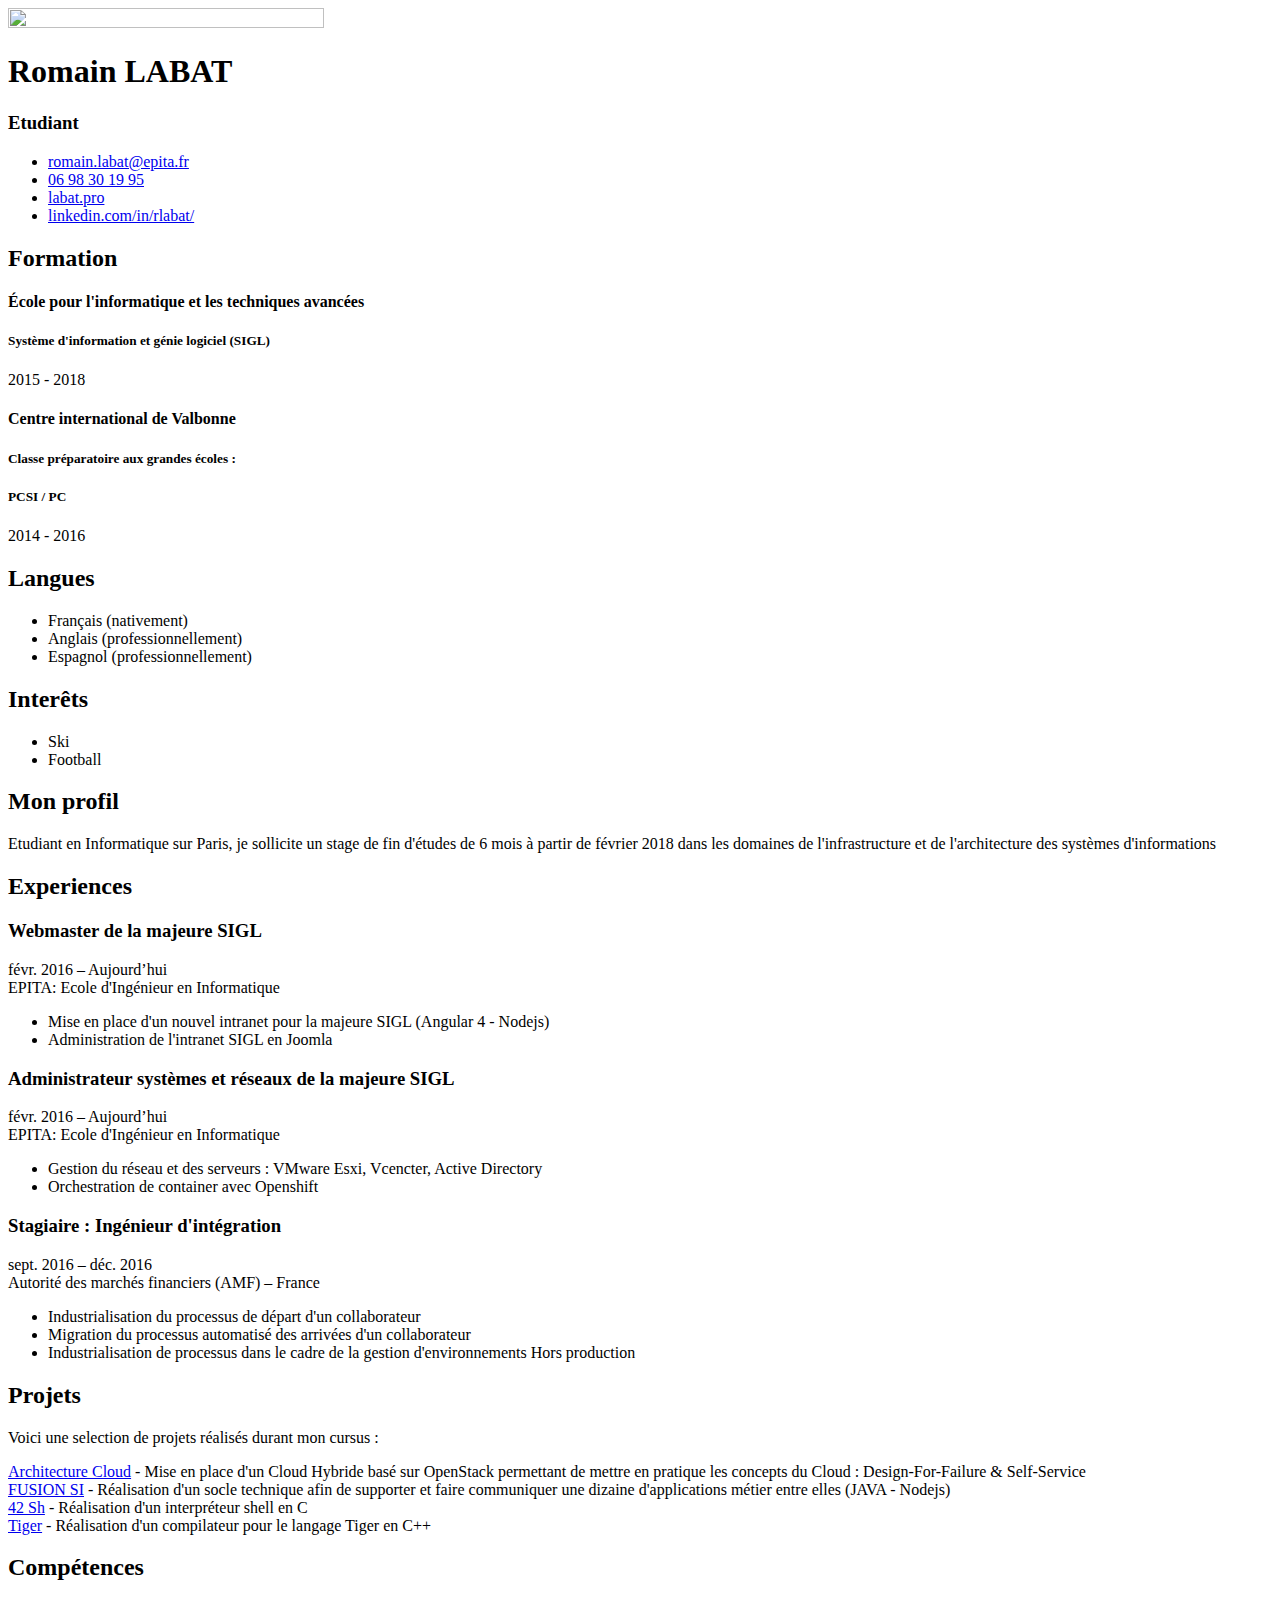
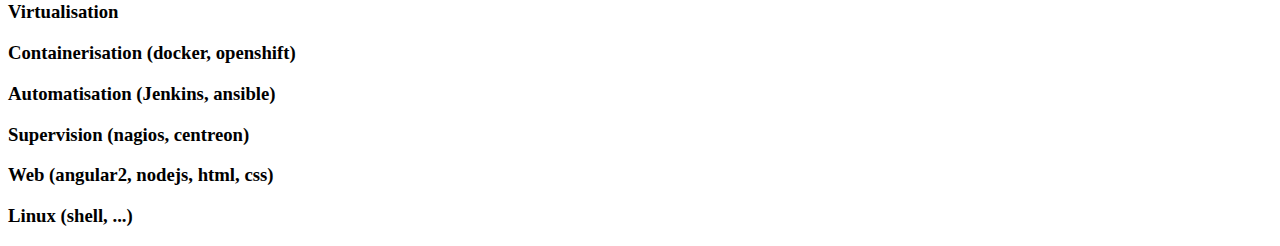
==== index.html @ 2f596433 "change color" ====
<!DOCTYPE html>
<!--[if IE 8]> <html lang="en" class="ie8"> <![endif]-->  
<!--[if IE 9]> <html lang="en" class="ie9"> <![endif]-->  
<!--[if !IE]><!--> <html lang="en"> <!--<![endif]-->  
<head>
    <title>Romain LABAT</title>
    <!-- Meta -->
    <meta charset="utf-8">
    <meta http-equiv="X-UA-Compatible" content="IE=edge">
    <meta name="viewport" content="width=device-width, initial-scale=1.0">
    <meta name="description" content="Responsive HTML5 Resume/CV Template for Developers">
    <meta name="author" content="Xiaoying Riley at 3rd Wave Media">    
    <link rel="shortcut icon" href="favicon.ico">  
    <link href='https://fonts.googleapis.com/css?family=Roboto:400,500,400italic,300italic,300,500italic,700,700italic,900,900italic' rel='stylesheet' type='text/css'>
    <!-- Global CSS -->
    <link rel="stylesheet" href="assets/plugins/bootstrap/css/bootstrap.min.css">   
    <!-- Plugins CSS -->
    <link rel="stylesheet" href="assets/plugins/font-awesome/css/font-awesome.css">
    
    <!-- Theme CSS -->  
    <link id="theme-style" rel="stylesheet" href="assets/css/styles-6.css">
    <!-- HTML5 shim and Respond.js for IE8 support of HTML5 elements and media queries -->
    <!--[if lt IE 9]>
      <script src="https://oss.maxcdn.com/html5shiv/3.7.2/html5shiv.min.js"></script>
      <script src="https://oss.maxcdn.com/respond/1.4.2/respond.min.js"></script>
    <![endif]-->
</head> 

<body>
    <div class="wrapper">
        <div class="sidebar-wrapper">
            <div class="profile-container">
                <img class="profile" width="50%" height="50%" src="assets/images/profile.png" alt="" />
                <h1 class="name">Romain LABAT</h1>
                <h3 class="tagline">Etudiant</h3>
            </div><!--//profile-container-->
            
            <div class="contact-container container-block">
                <ul class="list-unstyled contact-list">
                    <li class="email"><i class="fa fa-envelope"></i><a href="mailto: romain.labat@epita.fr">romain.labat@epita.fr</a></li>
                    <li class="phone"><i class="fa fa-phone"></i><a href="tel:0698301995">06 98 30 19 95</a></li>
                    <li class="website"><i class="fa fa-globe"></i><a href="http://labat.pro" target="_blank">labat.pro</a></li>
                    <li class="linkedin"><i class="fa fa-linkedin"></i><a href="https://www.linkedin.com/in/rlabat/" target="_blank">linkedin.com/in/rlabat/</a></li>
                   <!-- <li class="github"><i class="fa fa-github"></i><a href="#" target="_blank">github.com/username</a></li>
                    <li class="twitter"><i class="fa fa-twitter"></i><a href="https://twitter.com/3rdwave_themes" target="_blank">@twittername</a></li>-->
                </ul>
            </div><!--//contact-container-->
            <div class="education-container container-block">
                <h2 class="container-block-title">Formation</h2>
                <div class="item">
                    <h4 class="degree">École pour l'informatique et les techniques avancées</h4>
                    <h5 class="meta">Système d'information et génie logiciel (SIGL)</h5>
                    <div class="time">2015 - 2018</div>
                </div><!--//item-->
                <div class="item">
                    <h4 class="degree">Centre international de Valbonne</h4>
                    <h5 class="meta">Classe préparatoire aux grandes écoles :<br/></h5>
                    <h5 class="meta">PCSI / PC</h5>
                    <div class="time">2014 - 2016</div>
                </div><!--//item-->
            </div><!--//education-container-->
            
            <div class="languages-container container-block">
                <h2 class="container-block-title">Langues</h2>
                <ul class="list-unstyled interests-list">
                    <li>Français <span class="lang-desc">(nativement)</span></li>
                    <li>Anglais  <span class="lang-desc">(professionnellement)</span></li>
                    <li>Espagnol <span class="lang-desc">(professionnellement)</span></li>
                </ul>
            </div><!--//interests-->
            
            <div class="interests-container container-block">
                <h2 class="container-block-title">Interêts</h2>
                <ul class="list-unstyled interests-list">
                    <li>Ski</li>
                    <li>Football</li>
                </ul>
            </div><!--//interests-->
            
        </div><!--//sidebar-wrapper-->
        
        <div class="main-wrapper">
            
            <section class="section summary-section">
                <h2 class="section-title"><i class="fa fa-user"></i>Mon profil</h2>
                <div class="summary">
                    <p>Etudiant en Informatique sur Paris, je sollicite un stage de fin d'études de 6 mois à partir de février 2018 dans les
domaines de l'infrastructure et de l'architecture des systèmes d'informations</p>
                </div><!--//summary-->
            </section><!--//section-->
            
            <section class="section experiences-section">
                <h2 class="section-title"><i class="fa fa-briefcase"></i>Experiences</h2>
                
                <div class="item">
                    <div class="meta">
                        <div class="upper-row">
                            <h3 class="job-title">Webmaster de la majeure SIGL</h3>
                            <div class="time">févr. 2016 – Aujourd’hui  </div>
                        </div><!--//upper-row-->
                        <div class="company">EPITA: Ecole d'Ingénieur en Informatique</div>
                    </div><!--//meta-->
                    <div class="details">
                        <ul>
                                <li>Mise en place d'un nouvel intranet pour la majeure SIGL (Angular 4 - Nodejs)</li>  
                                <li>Administration de l'intranet SIGL en Joomla</li>
                              <!--  <li>Intégration continue : Jenkins, docker</li>-->
                        </ul>
                        
                    </div><!--//details-->
                </div><!--//item-->
                
                <div class="item">
                    <div class="meta">
                        <div class="upper-row">
                            <h3 class="job-title">Administrateur systèmes et réseaux de la majeure SIGL</h3>
                            <div class="time">févr. 2016 – Aujourd’hui  </div>
                        </div><!--//upper-row-->
                        <div class="company">EPITA: Ecole d'Ingénieur en Informatique</div>
                    </div><!--//meta-->
                    <div class="details">
                        <ul>
                                <li>Gestion du réseau et des serveurs : VMware Esxi, Vcencter, Active Directory</li>
                                <li>Orchestration de container avec Openshift</li>
                               <!-- <li>Automatisation avec Ansible et Jenkins</li>-->
			</ul>
                        
                    </div><!--//details-->
                </div><!--//item-->
                
                <div class="item">
                    <div class="meta">
                        <div class="upper-row">
                            <h3 class="job-title">Stagiaire : Ingénieur d'intégration</h3>
                            <div class="time">sept. 2016 – déc. 2016</div>
                        </div><!--//upper-row-->
                        <div class="company">Autorité des marchés financiers (AMF) – France</div>
                    </div><!--//meta-->
                    <div class="details">
                        <ul>
                                <li>Industrialisation du processus de départ d'un collaborateur</li>
                                <li>Migration du processus automatisé des arrivées d'un collaborateur</li>
                                <li>Industrialisation de processus dans le cadre de la gestion d'environnements Hors production</li>
                        </ul>
                        
                    </div><!--//details-->
                </div><!--//item-->
                
            </section><!--//section-->
            
            <section class="section projects-section">
                <h2 class="section-title"><i class="fa fa-archive"></i>Projets</h2>
                <div class="intro">
                    <p>Voici une selection de projets réalisés durant mon cursus :</p>
                </div><!--//intro-->
                
                
               
                <div class="item">
                    <span class="project-title"><a href="#" target="_blank">Architecture Cloud</a></span> - <span class="project-tagline">Mise en place d'un Cloud Hybride basé sur OpenStack permettant de mettre en pratique les concepts du Cloud : Design-For-Failure & Self-Service </span>
                </div><!--//item-->
                <div class="item">
                    <span class="project-title"><a href="#" target="_blank">FUSION SI</a></span> - <span class="project-tagline">Réalisation d'un socle technique afin de supporter et faire communiquer une dizaine d'applications métier entre elles (JAVA - Nodejs)</span>
                </div><!--//item-->
                <div class="item">
                    <span class="project-title"><a href="#" target="_blank">42 Sh</a></span> - <span class="project-tagline">Réalisation d'un interpréteur shell en C </span>
                </div><!--//item-->
                <div class="item">
                    <span class="project-title"><a href="https://www.lrde.epita.fr/~tiger/tiger.html" target="_blank">Tiger</a></span> - <span class="project-tagline">Réalisation d'un compilateur pour le langage Tiger en C++ </span>
                </div><!--//item-->
                

             

            </section><!--//section-->
            
            <section class="skills-section section">
                <h2 class="section-title"><i class="fa fa-rocket"></i>Compétences</h2>
                <div class="skillset">        
                    <div class="item">
                        <h3 class="level-title">Virtualisation</h3>
                        <div class="level-bar">
                            <div class="level-bar-inner" data-level="80%">
                            </div>                                      
                        </div><!--//level-bar-->                                 
                    </div><!--//item-->
                    
                    <div class="item">
                        <h3 class="level-title">Containerisation (docker, openshift)</h3>
                        <div class="level-bar">
                            <div class="level-bar-inner" data-level="60%">
                            </div>                                      
                        </div><!--//level-bar-->                                 
                    </div><!--//item-->
                    
                    <div class="item">
                        <h3 class="level-title">Automatisation (Jenkins, ansible)</h3>
                        <div class="level-bar">
                            <div class="level-bar-inner" data-level="65%">
                            </div>                                      
                        </div><!--//level-bar-->                                 
                    </div><!--//item-->
                    
                    <div class="item">
                        <h3 class="level-title">Supervision (nagios, centreon)</h3>
                        <div class="level-bar">
                            <div class="level-bar-inner" data-level="60%">
                            </div>                                      
                        </div><!--//level-bar-->                                 
                    </div><!--//item-->
                    
                    <div class="item">
                        <h3 class="level-title">Web (angular2, nodejs, html, css)</h3>
                        <div class="level-bar">
                            <div class="level-bar-inner" data-level="80%">
                            </div>                                      
                        </div><!--//level-bar-->                                 
                    </div><!--//item-->
                    
                    <div class="item">
                        <h3 class="level-title">Linux (shell, ...)</h3>
                        <div class="level-bar">
                            <div class="level-bar-inner" data-level="90%">
                            </div>                                      
                        </div><!--//level-bar-->                                 
                    </div><!--//item-->
                    
                </div>  
            </section><!--//skills-section-->
            
        </div><!--//main-body-->
    </div>
 
    <footer class="footer">
        <div class="text-center">
                <!--/* This template is released under the Creative Commons Attribution 3.0 License. Please keep the attribution link below when using for your own project. Thank you for your support. :) If you'd like to use the template without the attribution, you can check out other license options via our website: themes.3rdwavemedia.com */-->
               <!-- <small class="copyright">Designed with <i class="fa fa-heart"></i> by <a href="http://themes.3rdwavemedia.com" target="_blank">Xiaoying Riley</a> for developers</small>-->
        </div><!--//container-->
    </footer><!--//footer-->
 
    <!-- Javascript -->          
    <script type="text/javascript" src="assets/plugins/jquery-1.11.3.min.js"></script>
    <script type="text/javascript" src="assets/plugins/bootstrap/js/bootstrap.min.js"></script>    
    <!-- custom js -->
    <script type="text/javascript" src="assets/js/main.js"></script>            
</body>
</html>
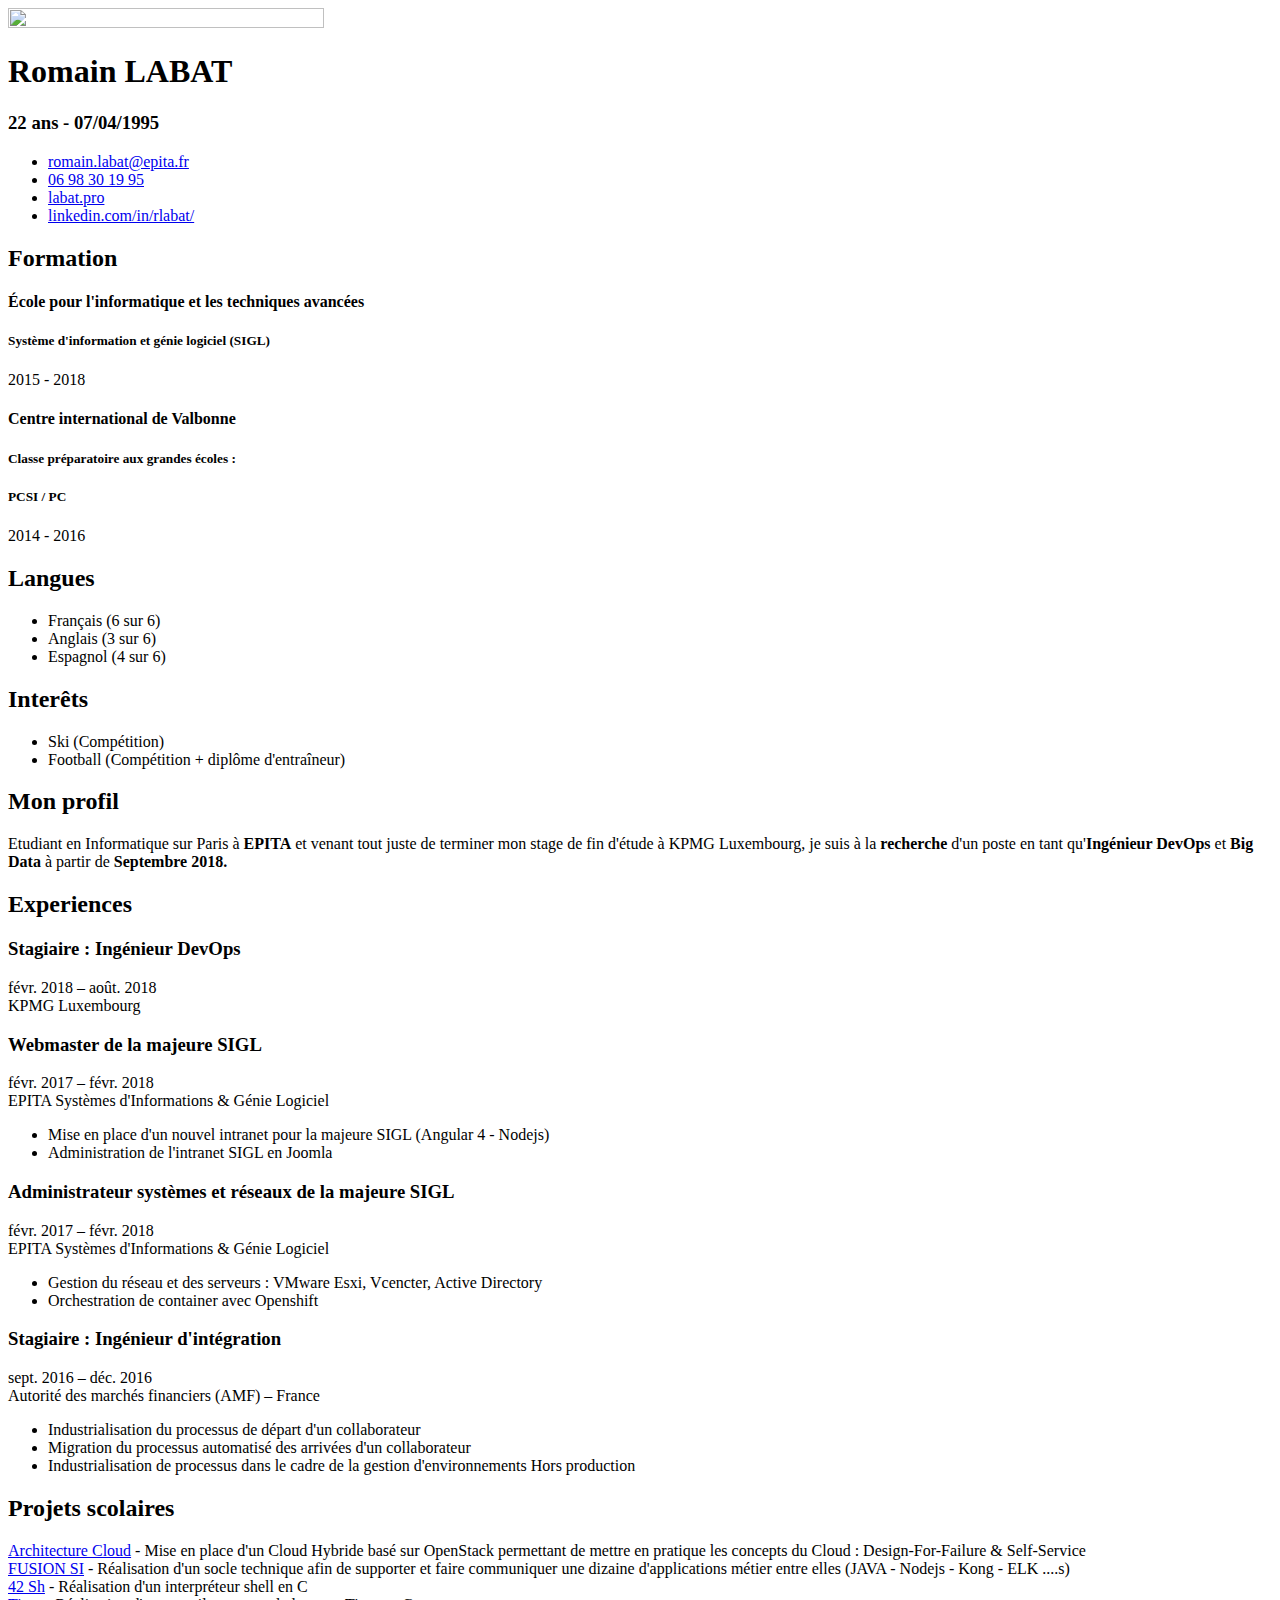
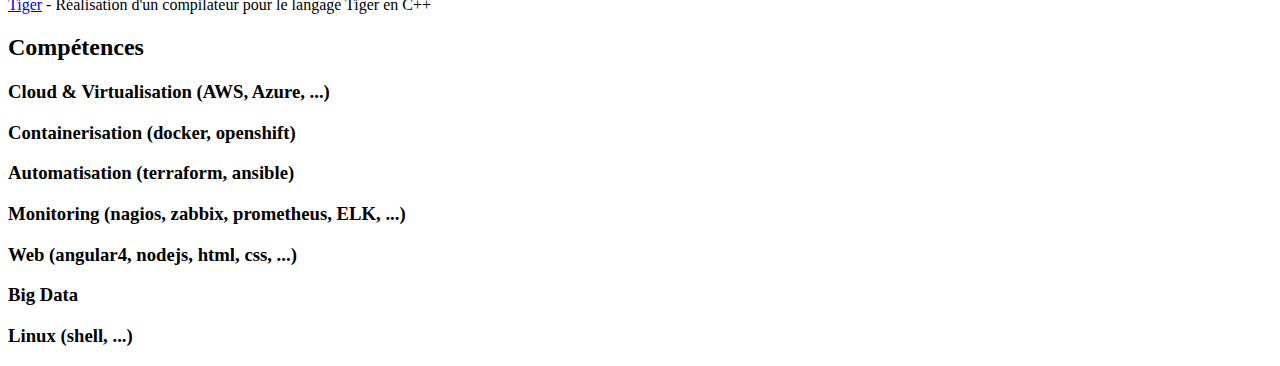
==== commit f33c48fe: "cp fr/index.html index.html" ====
--- a/index.html
+++ b/index.html
@@ -10,15 +10,15 @@
     <meta name="viewport" content="width=device-width, initial-scale=1.0">
     <meta name="description" content="Responsive HTML5 Resume/CV Template for Developers">
     <meta name="author" content="Xiaoying Riley at 3rd Wave Media">    
-    <link rel="shortcut icon" href="favicon.ico">  
+    <link rel="shortcut icon" href="../favicon.ico">
     <link href='https://fonts.googleapis.com/css?family=Roboto:400,500,400italic,300italic,300,500italic,700,700italic,900,900italic' rel='stylesheet' type='text/css'>
     <!-- Global CSS -->
-    <link rel="stylesheet" href="assets/plugins/bootstrap/css/bootstrap.min.css">   
+    <link rel="stylesheet" href="../assets/plugins/bootstrap/css/bootstrap.min.css">
     <!-- Plugins CSS -->
-    <link rel="stylesheet" href="assets/plugins/font-awesome/css/font-awesome.css">
+    <link rel="stylesheet" href="../assets/plugins/font-awesome/css/font-awesome.css">
     
     <!-- Theme CSS -->  
-    <link id="theme-style" rel="stylesheet" href="assets/css/styles-6.css">
+    <link id="theme-style" rel="stylesheet" href="../assets/css/styles-6.css">
     <!-- HTML5 shim and Respond.js for IE8 support of HTML5 elements and media queries -->
     <!--[if lt IE 9]>
       <script src="https://oss.maxcdn.com/html5shiv/3.7.2/html5shiv.min.js"></script>
@@ -30,9 +30,9 @@
     <div class="wrapper">
         <div class="sidebar-wrapper">
             <div class="profile-container">
-                <img class="profile" width="50%" height="50%" src="assets/images/profile.png" alt="" />
+                <img class="profile" width="50%" height="50%" src="../assets/images/profile.png" alt="" />
                 <h1 class="name">Romain LABAT</h1>
-                <h3 class="tagline">Etudiant</h3>
+                <h3 class="tagline">22 ans - 07/04/1995</h3>
             </div><!--//profile-container-->
             
             <div class="contact-container container-block">
@@ -63,17 +63,17 @@
             <div class="languages-container container-block">
                 <h2 class="container-block-title">Langues</h2>
                 <ul class="list-unstyled interests-list">
-                    <li>Français <span class="lang-desc">(nativement)</span></li>
-                    <li>Anglais  <span class="lang-desc">(professionnellement)</span></li>
-                    <li>Espagnol <span class="lang-desc">(professionnellement)</span></li>
+                    <li>Français <span class="lang-desc">(6 sur 6)</span></li>
+                    <li>Anglais  <span class="lang-desc">(3 sur 6)</span></li>
+                    <li>Espagnol <span class="lang-desc">(4 sur 6)</span></li>
                 </ul>
             </div><!--//interests-->
             
             <div class="interests-container container-block">
                 <h2 class="container-block-title">Interêts</h2>
                 <ul class="list-unstyled interests-list">
-                    <li>Ski</li>
-                    <li>Football</li>
+                    <li>Ski (Compétition)</li>
+                    <li>Football (Compétition + diplôme d'entraîneur)</li>
                 </ul>
             </div><!--//interests-->
             
@@ -84,21 +84,41 @@
             <section class="section summary-section">
                 <h2 class="section-title"><i class="fa fa-user"></i>Mon profil</h2>
                 <div class="summary">
-                    <p>Etudiant en Informatique sur Paris, je sollicite un stage de fin d'études de 6 mois à partir de février 2018 dans les
-domaines de l'infrastructure et de l'architecture des systèmes d'informations</p>
+                    <p>Etudiant en Informatique sur Paris à <strong>EPITA</strong> et venant tout juste de terminer mon stage de fin d'étude à KPMG Luxembourg, je suis à la <strong>recherche</strong> d'un poste en tant qu'<strong>Ingénieur DevOps</strong> et <strong>Big Data</strong/> à partir de <strong>Septembre 2018.</strong></p>
                 </div><!--//summary-->
             </section><!--//section-->
             
             <section class="section experiences-section">
                 <h2 class="section-title"><i class="fa fa-briefcase"></i>Experiences</h2>
                 
-                <div class="item">
-                    <div class="meta">
-                        <div class="upper-row">
-                            <h3 class="job-title">Webmaster de la majeure SIGL</h3>
-                            <div class="time">févr. 2016 – Aujourd’hui  </div>
-                        </div><!--//upper-row-->
-                        <div class="company">EPITA: Ecole d'Ingénieur en Informatique</div>
+
+
+
+                <div class="item">
+                    <div class="meta">
+                        <div class="upper-row">
+                            <h3 class="job-title">Stagiaire : Ingénieur DevOps</h3>
+                            <div class="time">févr. 2018 – août. 2018  </div>
+                        </div><!--//upper-row-->
+                        <div class="company">KPMG Luxembourg </div>
+                    </div><!--//meta-->
+                    <div class="details">
+                        <ul>
+                        
+                                
+                               <!-- <li>Automatisation avec Ansible et Jenkins</li>-->
+			            </ul>
+                        
+                    </div><!--//details-->
+                </div><!--//item-->
+
+                <div class="item">
+                    <div class="meta">
+                        <div class="upper-row">
+                            <h3 class="job-title">Webmaster de la majeure SIGL </h3>
+                            <div class="time">févr. 2017 – févr. 2018  </div>
+                        </div><!--//upper-row-->
+                        <div class="company">EPITA Systèmes d'Informations & Génie Logiciel </div>
                     </div><!--//meta-->
                     <div class="details">
                         <ul>
@@ -114,20 +134,20 @@
                     <div class="meta">
                         <div class="upper-row">
                             <h3 class="job-title">Administrateur systèmes et réseaux de la majeure SIGL</h3>
-                            <div class="time">févr. 2016 – Aujourd’hui  </div>
-                        </div><!--//upper-row-->
-                        <div class="company">EPITA: Ecole d'Ingénieur en Informatique</div>
+                            <div class="time">févr. 2017 – févr. 2018  </div>
+                        </div><!--//upper-row-->
+                        <div class="company">EPITA Systèmes d'Informations & Génie Logiciel </div>
                     </div><!--//meta-->
                     <div class="details">
                         <ul>
                                 <li>Gestion du réseau et des serveurs : VMware Esxi, Vcencter, Active Directory</li>
                                 <li>Orchestration de container avec Openshift</li>
                                <!-- <li>Automatisation avec Ansible et Jenkins</li>-->
-			</ul>
-                        
-                    </div><!--//details-->
-                </div><!--//item-->
-                
+			            </ul>
+                        
+                    </div><!--//details-->
+                </div><!--//item-->
+
                 <div class="item">
                     <div class="meta">
                         <div class="upper-row">
@@ -149,9 +169,9 @@
             </section><!--//section-->
             
             <section class="section projects-section">
-                <h2 class="section-title"><i class="fa fa-archive"></i>Projets</h2>
+                <h2 class="section-title"><i class="fa fa-archive"></i>Projets scolaires</h2>
                 <div class="intro">
-                    <p>Voici une selection de projets réalisés durant mon cursus :</p>
+                   <!-- <p>Voici une selection de projets réalisés durant mon cursus :</p>-->
                 </div><!--//intro-->
                 
                 
@@ -160,7 +180,7 @@
                     <span class="project-title"><a href="#" target="_blank">Architecture Cloud</a></span> - <span class="project-tagline">Mise en place d'un Cloud Hybride basé sur OpenStack permettant de mettre en pratique les concepts du Cloud : Design-For-Failure & Self-Service </span>
                 </div><!--//item-->
                 <div class="item">
-                    <span class="project-title"><a href="#" target="_blank">FUSION SI</a></span> - <span class="project-tagline">Réalisation d'un socle technique afin de supporter et faire communiquer une dizaine d'applications métier entre elles (JAVA - Nodejs)</span>
+                    <span class="project-title"><a href="#" target="_blank">FUSION SI</a></span> - <span class="project-tagline">Réalisation d'un socle technique afin de supporter et faire communiquer une dizaine d'applications métier entre elles (JAVA - Nodejs - Kong - ELK ....s)</span>
                 </div><!--//item-->
                 <div class="item">
                     <span class="project-title"><a href="#" target="_blank">42 Sh</a></span> - <span class="project-tagline">Réalisation d'un interpréteur shell en C </span>
@@ -178,7 +198,7 @@
                 <h2 class="section-title"><i class="fa fa-rocket"></i>Compétences</h2>
                 <div class="skillset">        
                     <div class="item">
-                        <h3 class="level-title">Virtualisation</h3>
+                        <h3 class="level-title">Cloud & Virtualisation (AWS, Azure, ...)</h3>
                         <div class="level-bar">
                             <div class="level-bar-inner" data-level="80%">
                             </div>                                      
@@ -188,29 +208,36 @@
                     <div class="item">
                         <h3 class="level-title">Containerisation (docker, openshift)</h3>
                         <div class="level-bar">
-                            <div class="level-bar-inner" data-level="60%">
-                            </div>                                      
-                        </div><!--//level-bar-->                                 
-                    </div><!--//item-->
-                    
-                    <div class="item">
-                        <h3 class="level-title">Automatisation (Jenkins, ansible)</h3>
-                        <div class="level-bar">
-                            <div class="level-bar-inner" data-level="65%">
-                            </div>                                      
-                        </div><!--//level-bar-->                                 
-                    </div><!--//item-->
-                    
-                    <div class="item">
-                        <h3 class="level-title">Supervision (nagios, centreon)</h3>
-                        <div class="level-bar">
-                            <div class="level-bar-inner" data-level="60%">
-                            </div>                                      
-                        </div><!--//level-bar-->                                 
-                    </div><!--//item-->
-                    
-                    <div class="item">
-                        <h3 class="level-title">Web (angular2, nodejs, html, css)</h3>
+                            <div class="level-bar-inner" data-level="80%">
+                            </div>                                      
+                        </div><!--//level-bar-->                                 
+                    </div><!--//item-->
+                    
+                    <div class="item">
+                        <h3 class="level-title">Automatisation (terraform, ansible)</h3>
+                        <div class="level-bar">
+                            <div class="level-bar-inner" data-level="80%">
+                            </div>                                      
+                        </div><!--//level-bar-->                                 
+                    </div><!--//item-->
+                    
+                    <div class="item">
+                        <h3 class="level-title">Monitoring (nagios, zabbix, prometheus, ELK, ...)</h3>
+                        <div class="level-bar">
+                            <div class="level-bar-inner" data-level="75%">
+                            </div>                                      
+                        </div><!--//level-bar-->                                 
+                    </div><!--//item-->
+                    
+                    <div class="item">
+                        <h3 class="level-title">Web (angular4, nodejs, html, css, ...)</h3>
+                        <div class="level-bar">
+                            <div class="level-bar-inner" data-level="80%">
+                            </div>                                      
+                        </div><!--//level-bar-->                                 
+                    </div><!--//item-->
+                     <div class="item">
+                        <h3 class="level-title">Big Data</h3>
                         <div class="level-bar">
                             <div class="level-bar-inner" data-level="80%">
                             </div>                                      
@@ -239,10 +266,10 @@
     </footer><!--//footer-->
  
     <!-- Javascript -->          
-    <script type="text/javascript" src="assets/plugins/jquery-1.11.3.min.js"></script>
-    <script type="text/javascript" src="assets/plugins/bootstrap/js/bootstrap.min.js"></script>    
+    <script type="text/javascript" src="../assets/plugins/jquery-1.11.3.min.js"></script>
+    <script type="text/javascript" src="../assets/plugins/bootstrap/js/bootstrap.min.js"></script>
     <!-- custom js -->
-    <script type="text/javascript" src="assets/js/main.js"></script>            
+    <script type="text/javascript" src="../assets/js/main.js"></script>
 </body>
 </html> 
 
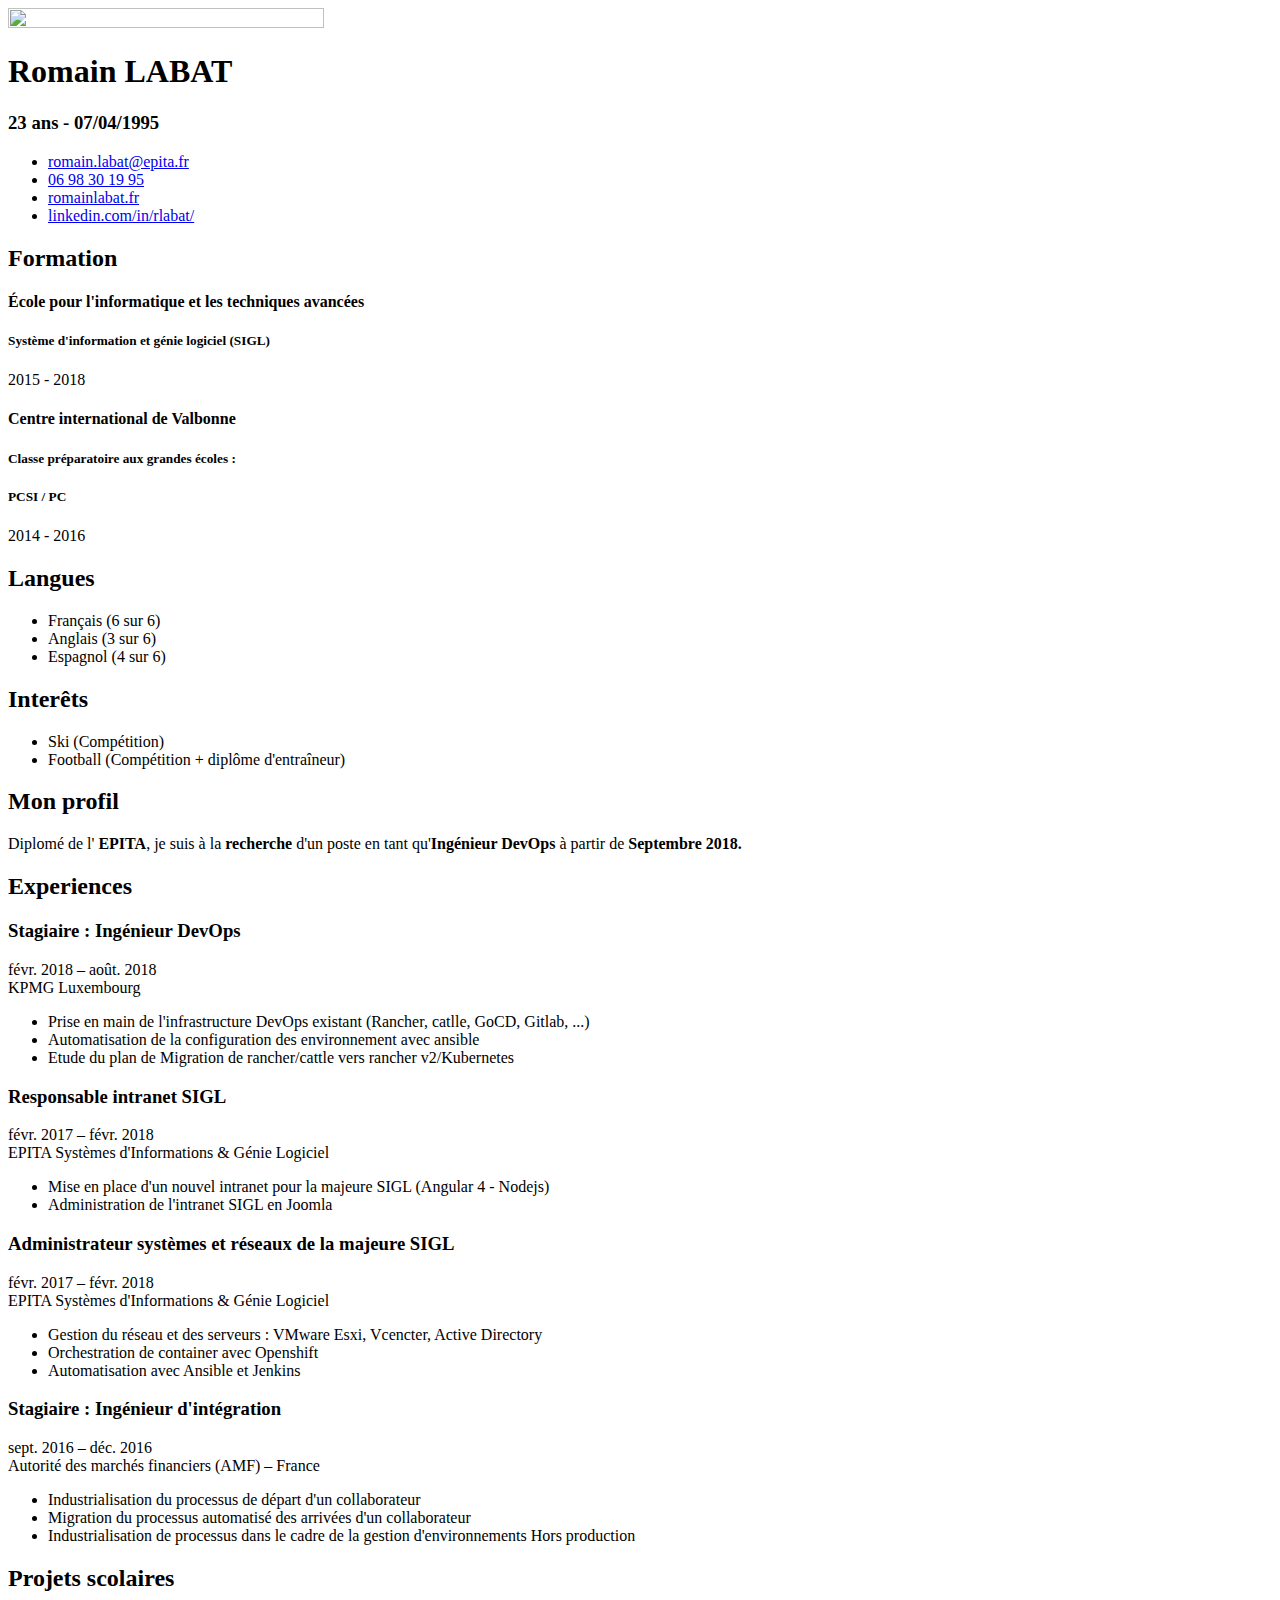
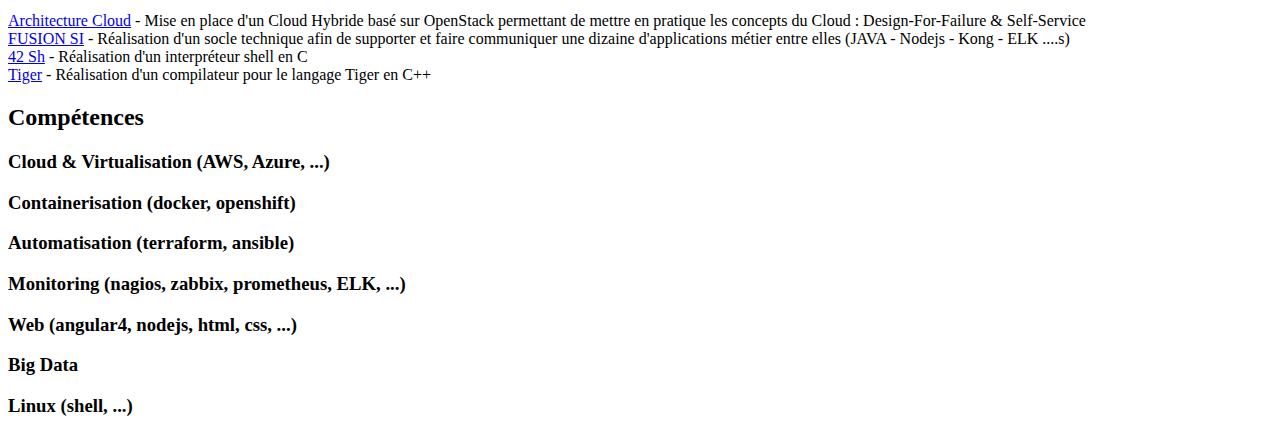
==== commit a3f22068: "Désolé, je dois aller grignoter ma péniche saignante avec une chauve-souris dans l'espace." ====
--- a/index.html
+++ b/index.html
@@ -32,14 +32,14 @@
             <div class="profile-container">
                 <img class="profile" width="50%" height="50%" src="../assets/images/profile.png" alt="" />
                 <h1 class="name">Romain LABAT</h1>
-                <h3 class="tagline">22 ans - 07/04/1995</h3>
+                <h3 class="tagline">23 ans - 07/04/1995</h3>
             </div><!--//profile-container-->
             
             <div class="contact-container container-block">
                 <ul class="list-unstyled contact-list">
                     <li class="email"><i class="fa fa-envelope"></i><a href="mailto: romain.labat@epita.fr">romain.labat@epita.fr</a></li>
                     <li class="phone"><i class="fa fa-phone"></i><a href="tel:0698301995">06 98 30 19 95</a></li>
-                    <li class="website"><i class="fa fa-globe"></i><a href="http://labat.pro" target="_blank">labat.pro</a></li>
+                    <li class="website"><i class="fa fa-globe"></i><a href="https://romain.labat.fr" target="_blank">romainlabat.fr</a></li>
                     <li class="linkedin"><i class="fa fa-linkedin"></i><a href="https://www.linkedin.com/in/rlabat/" target="_blank">linkedin.com/in/rlabat/</a></li>
                    <!-- <li class="github"><i class="fa fa-github"></i><a href="#" target="_blank">github.com/username</a></li>
                     <li class="twitter"><i class="fa fa-twitter"></i><a href="https://twitter.com/3rdwave_themes" target="_blank">@twittername</a></li>-->
@@ -84,7 +84,7 @@
             <section class="section summary-section">
                 <h2 class="section-title"><i class="fa fa-user"></i>Mon profil</h2>
                 <div class="summary">
-                    <p>Etudiant en Informatique sur Paris à <strong>EPITA</strong> et venant tout juste de terminer mon stage de fin d'étude à KPMG Luxembourg, je suis à la <strong>recherche</strong> d'un poste en tant qu'<strong>Ingénieur DevOps</strong> et <strong>Big Data</strong/> à partir de <strong>Septembre 2018.</strong></p>
+                    <p>Diplomé de l' <strong>EPITA</strong>, je suis à la <strong>recherche</strong> d'un poste en tant qu'<strong>Ingénieur DevOps</strong> à partir de <strong>Septembre 2018.</strong></p>
                 </div><!--//summary-->
             </section><!--//section-->
             
@@ -104,9 +104,9 @@
                     </div><!--//meta-->
                     <div class="details">
                         <ul>
-                        
-                                
-                               <!-- <li>Automatisation avec Ansible et Jenkins</li>-->
+                               <li>Prise en main de l'infrastructure DevOps existant (Rancher, catlle, GoCD, Gitlab, ...)</li>
+                               <li>Automatisation de la configuration des environnement avec ansible</li>
+                               <li>Etude du plan de Migration de rancher/cattle vers rancher v2/Kubernetes</li>
 			            </ul>
                         
                     </div><!--//details-->
@@ -115,7 +115,7 @@
                 <div class="item">
                     <div class="meta">
                         <div class="upper-row">
-                            <h3 class="job-title">Webmaster de la majeure SIGL </h3>
+                            <h3 class="job-title">Responsable intranet SIGL </h3>
                             <div class="time">févr. 2017 – févr. 2018  </div>
                         </div><!--//upper-row-->
                         <div class="company">EPITA Systèmes d'Informations & Génie Logiciel </div>
@@ -142,7 +142,7 @@
                         <ul>
                                 <li>Gestion du réseau et des serveurs : VMware Esxi, Vcencter, Active Directory</li>
                                 <li>Orchestration de container avec Openshift</li>
-                               <!-- <li>Automatisation avec Ansible et Jenkins</li>-->
+                                <li>Automatisation avec Ansible et Jenkins</li>
 			            </ul>
                         
                     </div><!--//details-->
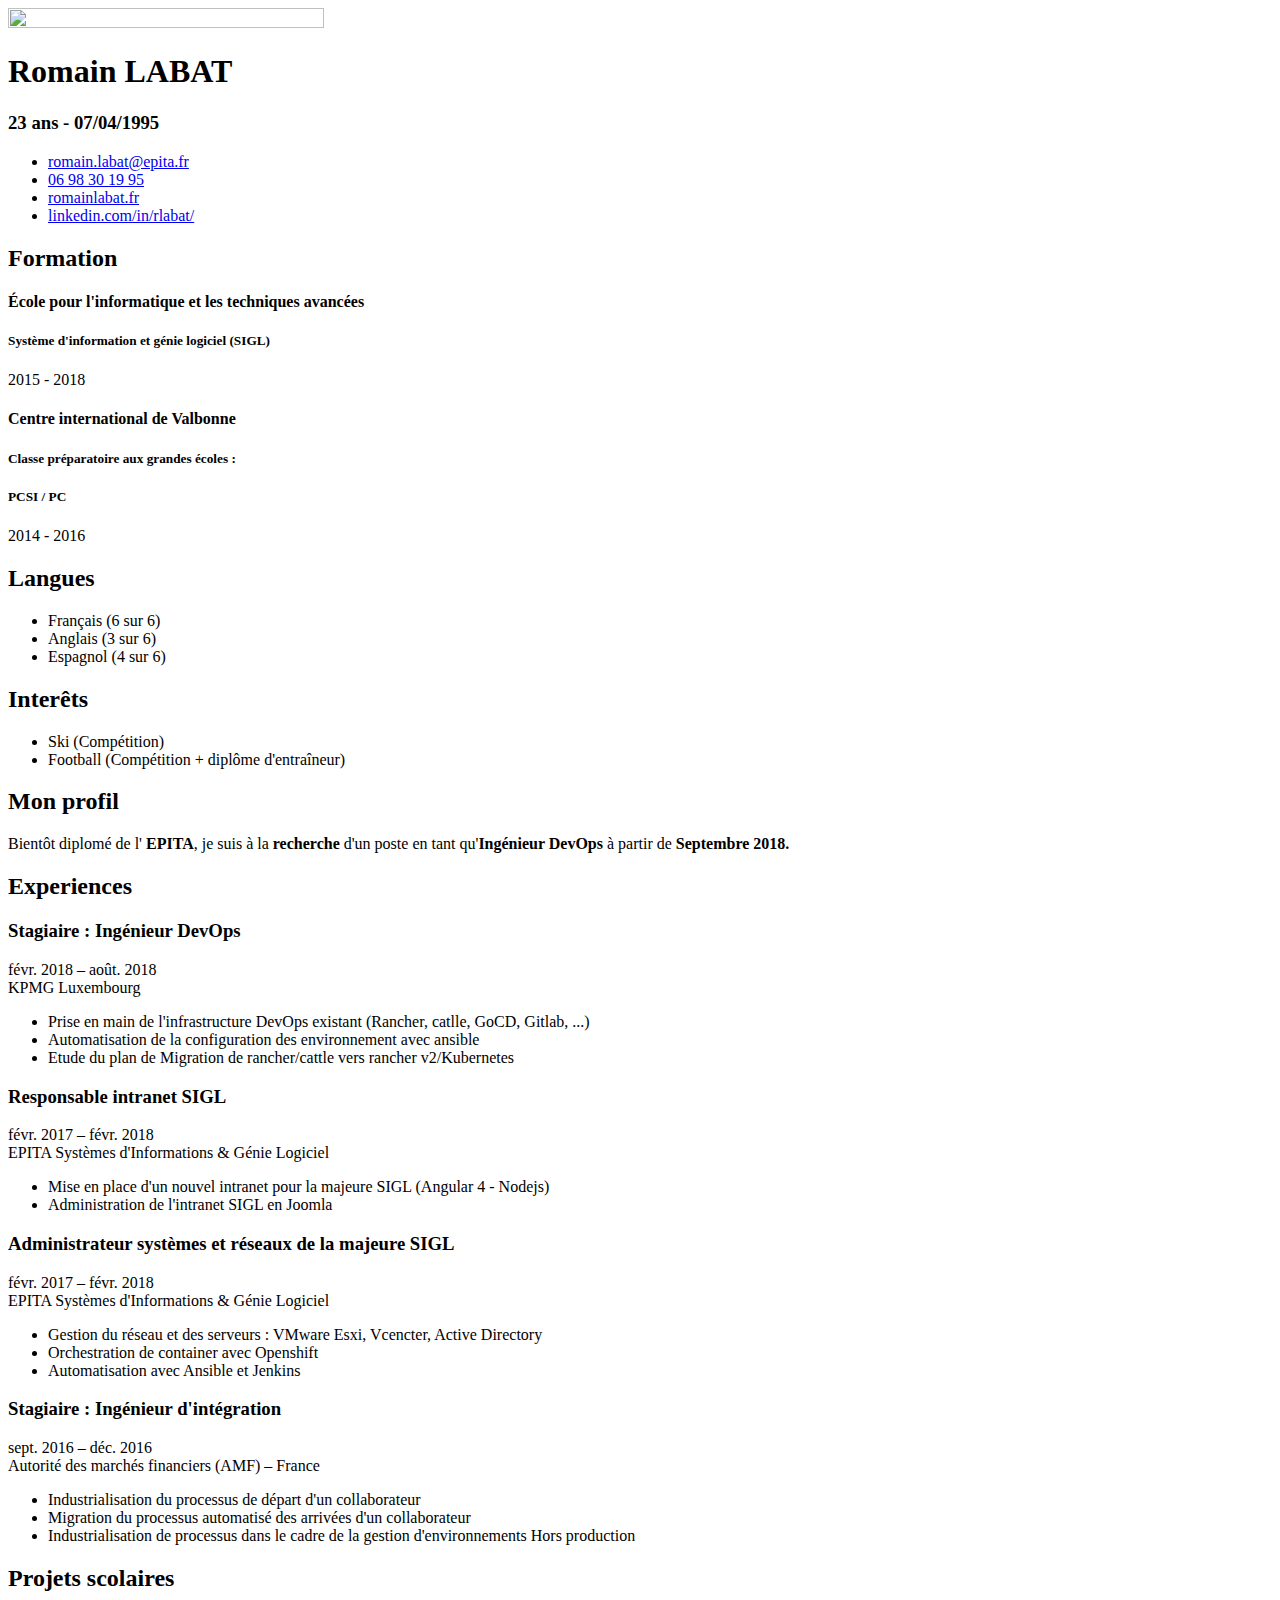
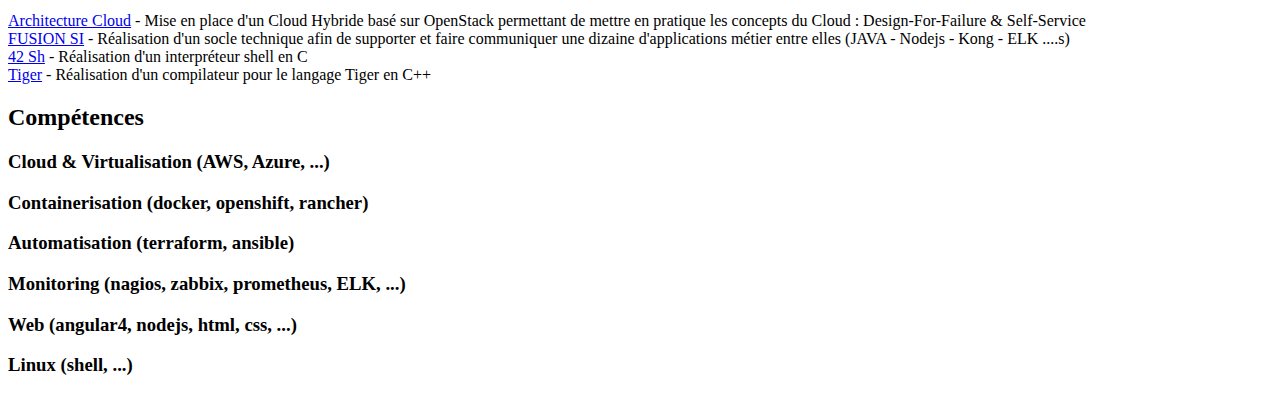
==== commit 4bb27862: "Je peux pas, je dois faire rôtir ma machette chez un pissenlit agressif." ====
--- a/index.html
+++ b/index.html
@@ -84,7 +84,7 @@
             <section class="section summary-section">
                 <h2 class="section-title"><i class="fa fa-user"></i>Mon profil</h2>
                 <div class="summary">
-                    <p>Diplomé de l' <strong>EPITA</strong>, je suis à la <strong>recherche</strong> d'un poste en tant qu'<strong>Ingénieur DevOps</strong> à partir de <strong>Septembre 2018.</strong></p>
+                    <p>Bientôt diplomé de l' <strong>EPITA</strong>, je suis à la <strong>recherche</strong> d'un poste en tant qu'<strong>Ingénieur DevOps</strong> à partir de <strong>Septembre 2018.</strong></p>
                 </div><!--//summary-->
             </section><!--//section-->
             
@@ -174,7 +174,6 @@
                    <!-- <p>Voici une selection de projets réalisés durant mon cursus :</p>-->
                 </div><!--//intro-->
                 
-                
                
                 <div class="item">
                     <span class="project-title"><a href="#" target="_blank">Architecture Cloud</a></span> - <span class="project-tagline">Mise en place d'un Cloud Hybride basé sur OpenStack permettant de mettre en pratique les concepts du Cloud : Design-For-Failure & Self-Service </span>
@@ -188,8 +187,6 @@
                 <div class="item">
                     <span class="project-title"><a href="https://www.lrde.epita.fr/~tiger/tiger.html" target="_blank">Tiger</a></span> - <span class="project-tagline">Réalisation d'un compilateur pour le langage Tiger en C++ </span>
                 </div><!--//item-->
-                
-
              
 
             </section><!--//section-->
@@ -206,7 +203,7 @@
                     </div><!--//item-->
                     
                     <div class="item">
-                        <h3 class="level-title">Containerisation (docker, openshift)</h3>
+                        <h3 class="level-title">Containerisation (docker, openshift, rancher)</h3>
                         <div class="level-bar">
                             <div class="level-bar-inner" data-level="80%">
                             </div>                                      
@@ -236,14 +233,6 @@
                             </div>                                      
                         </div><!--//level-bar-->                                 
                     </div><!--//item-->
-                     <div class="item">
-                        <h3 class="level-title">Big Data</h3>
-                        <div class="level-bar">
-                            <div class="level-bar-inner" data-level="80%">
-                            </div>                                      
-                        </div><!--//level-bar-->                                 
-                    </div><!--//item-->
-                    
                     <div class="item">
                         <h3 class="level-title">Linux (shell, ...)</h3>
                         <div class="level-bar">
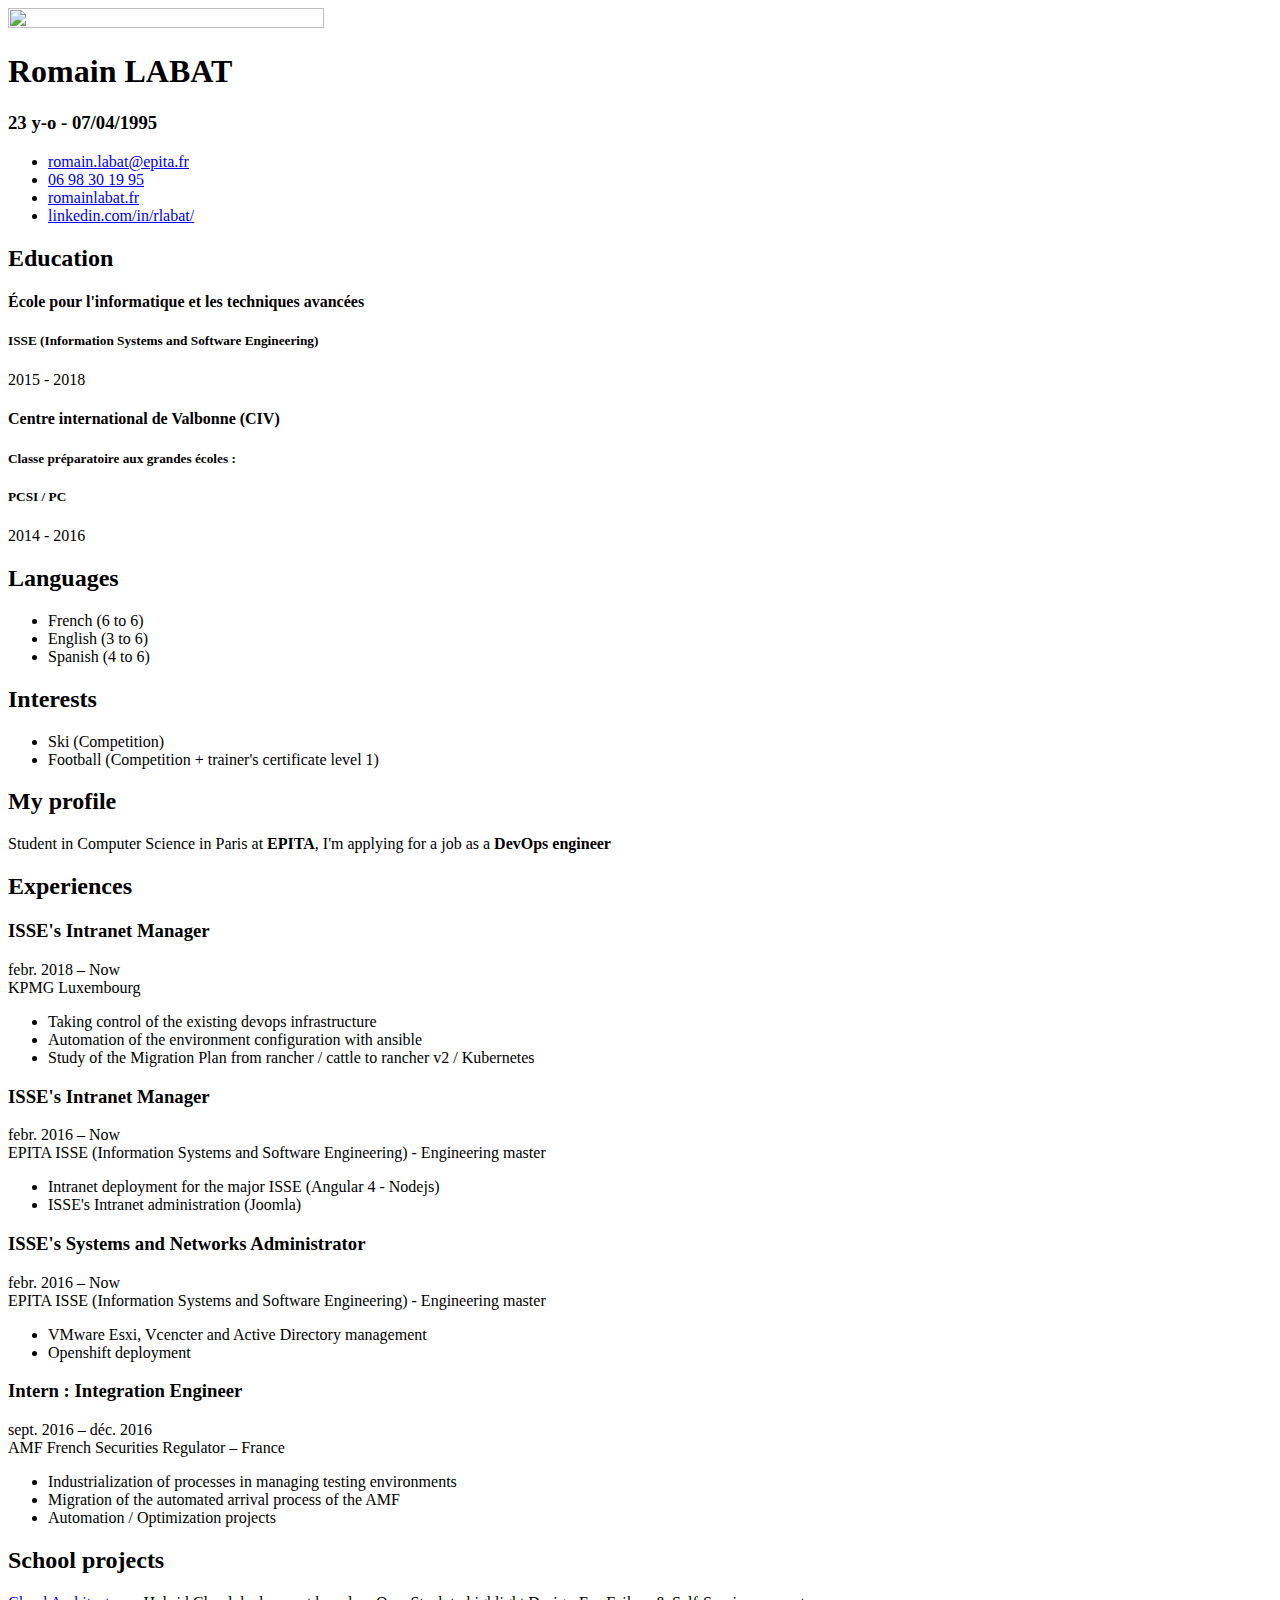
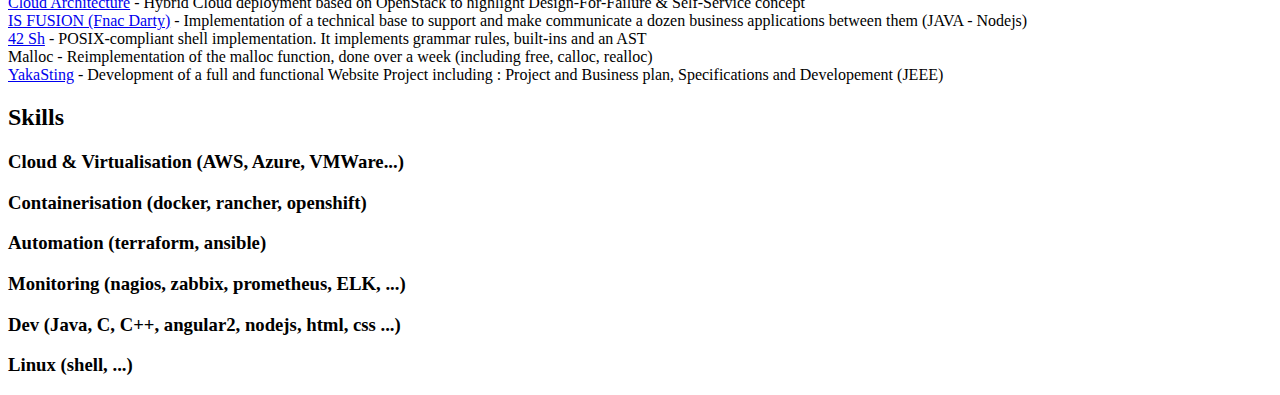
==== commit e329b2d9: "update cv for applying to numbrs" ====
--- a/index.html
+++ b/index.html
@@ -32,28 +32,28 @@
             <div class="profile-container">
                 <img class="profile" width="50%" height="50%" src="../assets/images/profile.png" alt="" />
                 <h1 class="name">Romain LABAT</h1>
-                <h3 class="tagline">23 ans - 07/04/1995</h3>
+                <h3 class="tagline">23 y-o - 07/04/1995</h3>
             </div><!--//profile-container-->
             
             <div class="contact-container container-block">
                 <ul class="list-unstyled contact-list">
                     <li class="email"><i class="fa fa-envelope"></i><a href="mailto: romain.labat@epita.fr">romain.labat@epita.fr</a></li>
                     <li class="phone"><i class="fa fa-phone"></i><a href="tel:0698301995">06 98 30 19 95</a></li>
-                    <li class="website"><i class="fa fa-globe"></i><a href="https://romain.labat.fr" target="_blank">romainlabat.fr</a></li>
+                    <li class="website"><i class="fa fa-globe"></i><a href="http://labat.pro" target="_blank">romainlabat.fr</a></li>
                     <li class="linkedin"><i class="fa fa-linkedin"></i><a href="https://www.linkedin.com/in/rlabat/" target="_blank">linkedin.com/in/rlabat/</a></li>
                    <!-- <li class="github"><i class="fa fa-github"></i><a href="#" target="_blank">github.com/username</a></li>
                     <li class="twitter"><i class="fa fa-twitter"></i><a href="https://twitter.com/3rdwave_themes" target="_blank">@twittername</a></li>-->
                 </ul>
             </div><!--//contact-container-->
             <div class="education-container container-block">
-                <h2 class="container-block-title">Formation</h2>
+                <h2 class="container-block-title">Education</h2>
                 <div class="item">
                     <h4 class="degree">École pour l'informatique et les techniques avancées</h4>
-                    <h5 class="meta">Système d'information et génie logiciel (SIGL)</h5>
+                    <h5 class="meta">ISSE (Information Systems and Software Engineering)</h5>
                     <div class="time">2015 - 2018</div>
                 </div><!--//item-->
                 <div class="item">
-                    <h4 class="degree">Centre international de Valbonne</h4>
+                    <h4 class="degree">Centre international de Valbonne (CIV)</h4>
                     <h5 class="meta">Classe préparatoire aux grandes écoles :<br/></h5>
                     <h5 class="meta">PCSI / PC</h5>
                     <div class="time">2014 - 2016</div>
@@ -61,19 +61,19 @@
             </div><!--//education-container-->
             
             <div class="languages-container container-block">
-                <h2 class="container-block-title">Langues</h2>
+                <h2 class="container-block-title">Languages</h2>
                 <ul class="list-unstyled interests-list">
-                    <li>Français <span class="lang-desc">(6 sur 6)</span></li>
-                    <li>Anglais  <span class="lang-desc">(3 sur 6)</span></li>
-                    <li>Espagnol <span class="lang-desc">(4 sur 6)</span></li>
+                    <li>French <span class="lang-desc">(6 to 6)</span></li>
+                    <li>English  <span class="lang-desc">(3 to 6)</span></li>
+                    <li>Spanish <span class="lang-desc">(4 to 6)</span></li>
                 </ul>
             </div><!--//interests-->
             
             <div class="interests-container container-block">
-                <h2 class="container-block-title">Interêts</h2>
+                <h2 class="container-block-title">Interests</h2>
                 <ul class="list-unstyled interests-list">
-                    <li>Ski (Compétition)</li>
-                    <li>Football (Compétition + diplôme d'entraîneur)</li>
+                    <li>Ski (Competition)</li>
+                    <li>Football (Competition +  trainer's certificate level 1)</li>
                 </ul>
             </div><!--//interests-->
             
@@ -82,48 +82,46 @@
         <div class="main-wrapper">
             
             <section class="section summary-section">
-                <h2 class="section-title"><i class="fa fa-user"></i>Mon profil</h2>
+                <h2 class="section-title"><i class="fa fa-user"></i>My profile</h2>
                 <div class="summary">
-                    <p>Bientôt diplomé de l' <strong>EPITA</strong>, je suis à la <strong>recherche</strong> d'un poste en tant qu'<strong>Ingénieur DevOps</strong> à partir de <strong>Septembre 2018.</strong></p>
+                    <p> Student in Computer Science in Paris at <strong>EPITA</strong>, I'm applying for a job as a <strong>DevOps engineer</strong></p>
                 </div><!--//summary-->
             </section><!--//section-->
             
             <section class="section experiences-section">
                 <h2 class="section-title"><i class="fa fa-briefcase"></i>Experiences</h2>
-                
-
-
-
-                <div class="item">
-                    <div class="meta">
-                        <div class="upper-row">
-                            <h3 class="job-title">Stagiaire : Ingénieur DevOps</h3>
-                            <div class="time">févr. 2018 – août. 2018  </div>
-                        </div><!--//upper-row-->
-                        <div class="company">KPMG Luxembourg </div>
-                    </div><!--//meta-->
-                    <div class="details">
-                        <ul>
-                               <li>Prise en main de l'infrastructure DevOps existant (Rancher, catlle, GoCD, Gitlab, ...)</li>
-                               <li>Automatisation de la configuration des environnement avec ansible</li>
-                               <li>Etude du plan de Migration de rancher/cattle vers rancher v2/Kubernetes</li>
-			            </ul>
-                        
-                    </div><!--//details-->
-                </div><!--//item-->
-
-                <div class="item">
-                    <div class="meta">
-                        <div class="upper-row">
-                            <h3 class="job-title">Responsable intranet SIGL </h3>
-                            <div class="time">févr. 2017 – févr. 2018  </div>
-                        </div><!--//upper-row-->
-                        <div class="company">EPITA Systèmes d'Informations & Génie Logiciel </div>
-                    </div><!--//meta-->
-                    <div class="details">
-                        <ul>
-                                <li>Mise en place d'un nouvel intranet pour la majeure SIGL (Angular 4 - Nodejs)</li>  
-                                <li>Administration de l'intranet SIGL en Joomla</li>
+               
+                
+                <div class="item">
+                    <div class="meta">
+                        <div class="upper-row">
+                            <h3 class="job-title">ISSE's Intranet Manager </h3>
+                            <div class="time">febr. 2018 – Now  </div>
+                        </div><!--//upper-row-->
+                        <div class="company">KPMG Luxembourg</div>
+                    </div><!--//meta-->
+                    <div class="details">
+                        <ul>
+                            <li>Taking control of the existing devops infrastructure</li>  
+                            <li>Automation of the environment configuration with ansible</li>  
+                            <li>Study of the Migration Plan from rancher / cattle to rancher v2 / Kubernetes</li>  
+                        </ul>
+                        
+                    </div><!--//details-->
+                </div><!--//item-->
+
+                <div class="item">
+                    <div class="meta">
+                        <div class="upper-row">
+                            <h3 class="job-title">ISSE's Intranet Manager </h3>
+                            <div class="time">febr. 2016 – Now  </div>
+                        </div><!--//upper-row-->
+                        <div class="company">EPITA ISSE (Information Systems and Software Engineering) - Engineering master</div>
+                    </div><!--//meta-->
+                    <div class="details">
+                        <ul>
+                                <li>Intranet deployment for the major ISSE (Angular 4 - Nodejs)</li>  
+                                <li>ISSE's Intranet administration (Joomla)</li>
                               <!--  <li>Intégration continue : Jenkins, docker</li>-->
                         </ul>
                         
@@ -133,34 +131,34 @@
                 <div class="item">
                     <div class="meta">
                         <div class="upper-row">
-                            <h3 class="job-title">Administrateur systèmes et réseaux de la majeure SIGL</h3>
-                            <div class="time">févr. 2017 – févr. 2018  </div>
-                        </div><!--//upper-row-->
-                        <div class="company">EPITA Systèmes d'Informations & Génie Logiciel </div>
-                    </div><!--//meta-->
-                    <div class="details">
-                        <ul>
-                                <li>Gestion du réseau et des serveurs : VMware Esxi, Vcencter, Active Directory</li>
-                                <li>Orchestration de container avec Openshift</li>
-                                <li>Automatisation avec Ansible et Jenkins</li>
-			            </ul>
-                        
-                    </div><!--//details-->
-                </div><!--//item-->
-
-                <div class="item">
-                    <div class="meta">
-                        <div class="upper-row">
-                            <h3 class="job-title">Stagiaire : Ingénieur d'intégration</h3>
+                            <h3 class="job-title"> ISSE's Systems and Networks Administrator</h3>
+                            <div class="time">febr. 2016 – Now  </div>
+                        </div><!--//upper-row-->
+                        <div class="company">EPITA ISSE (Information Systems and Software Engineering) - Engineering master</div>
+                    </div><!--//meta-->
+                    <div class="details">
+                        <ul>
+                                <li>VMware Esxi, Vcencter and Active Directory management </li>
+                                <li>Openshift deployment</li>
+                               <!-- <li>Automatisation avec Ansible et Jenkins</li>-->
+			</ul>
+                        
+                    </div><!--//details-->
+                </div><!--//item-->
+                
+                <div class="item">
+                    <div class="meta">
+                        <div class="upper-row">
+                            <h3 class="job-title">Intern : Integration Engineer</h3>
                             <div class="time">sept. 2016 – déc. 2016</div>
                         </div><!--//upper-row-->
-                        <div class="company">Autorité des marchés financiers (AMF) – France</div>
-                    </div><!--//meta-->
-                    <div class="details">
-                        <ul>
-                                <li>Industrialisation du processus de départ d'un collaborateur</li>
-                                <li>Migration du processus automatisé des arrivées d'un collaborateur</li>
-                                <li>Industrialisation de processus dans le cadre de la gestion d'environnements Hors production</li>
+                        <div class="company">AMF French Securities Regulator – France</div>
+                    </div><!--//meta-->
+                    <div class="details">
+                        <ul>
+                                <li>Industrialization of processes in managing testing environments</li>
+                                <li>Migration of the automated arrival process of the AMF</li>
+                                <li>Automation / Optimization projects</li>
                         </ul>
                         
                     </div><!--//details-->
@@ -169,33 +167,40 @@
             </section><!--//section-->
             
             <section class="section projects-section">
-                <h2 class="section-title"><i class="fa fa-archive"></i>Projets scolaires</h2>
+                <h2 class="section-title"><i class="fa fa-archive"></i>School projects</h2>
                 <div class="intro">
                    <!-- <p>Voici une selection de projets réalisés durant mon cursus :</p>-->
                 </div><!--//intro-->
                 
+                
                
                 <div class="item">
-                    <span class="project-title"><a href="#" target="_blank">Architecture Cloud</a></span> - <span class="project-tagline">Mise en place d'un Cloud Hybride basé sur OpenStack permettant de mettre en pratique les concepts du Cloud : Design-For-Failure & Self-Service </span>
-                </div><!--//item-->
-                <div class="item">
-                    <span class="project-title"><a href="#" target="_blank">FUSION SI</a></span> - <span class="project-tagline">Réalisation d'un socle technique afin de supporter et faire communiquer une dizaine d'applications métier entre elles (JAVA - Nodejs - Kong - ELK ....s)</span>
-                </div><!--//item-->
-                <div class="item">
-                    <span class="project-title"><a href="#" target="_blank">42 Sh</a></span> - <span class="project-tagline">Réalisation d'un interpréteur shell en C </span>
-                </div><!--//item-->
-                <div class="item">
-                    <span class="project-title"><a href="https://www.lrde.epita.fr/~tiger/tiger.html" target="_blank">Tiger</a></span> - <span class="project-tagline">Réalisation d'un compilateur pour le langage Tiger en C++ </span>
-                </div><!--//item-->
+                    <span class="project-title"><a href="#" target="_blank">Cloud Architecture</a></span> - <span class="project-tagline">Hybrid Cloud deployment based on OpenStack to highlight Design-For-Failure & Self-Service concept </span>
+                </div><!--//item-->
+                <div class="item">
+                    <span class="project-title"><a href="#" target="_blank">IS FUSION (Fnac Darty)</a></span> - <span class="project-tagline">Implementation of a technical base to support and make communicate a dozen business applications between them (JAVA - Nodejs)</span>
+                </div><!--//item-->
+                <div class="item">
+                    <span class="project-title"><a href="#" target="_blank">42 Sh</a></span> - <span class="project-tagline">POSIX-compliant shell implementation. It
+                        implements grammar rules, built-ins and an AST</span>
+                </div><!--//item-->
+                <div class="item">
+                    <span class="project-title"><a>Malloc</a></span> - <span class="project-tagline">Reimplementation of the malloc function, done over a week (including free, calloc, realloc) </span>
+                </div><!--//item-->
+                <div class="item">
+                    <span class="project-title"><a href="#">YakaSting</a></span> - <span class="project-tagline">Development of a full and functional Website Project including : Project and Business plan, Specifications and Developement (JEEE)</span>
+                </div><!--//item-->
+               
+
              
 
             </section><!--//section-->
             
             <section class="skills-section section">
-                <h2 class="section-title"><i class="fa fa-rocket"></i>Compétences</h2>
+                <h2 class="section-title"><i class="fa fa-rocket"></i>Skills</h2>
                 <div class="skillset">        
                     <div class="item">
-                        <h3 class="level-title">Cloud & Virtualisation (AWS, Azure, ...)</h3>
+                        <h3 class="level-title">Cloud & Virtualisation (AWS, Azure, VMWare...)</h3>
                         <div class="level-bar">
                             <div class="level-bar-inner" data-level="80%">
                             </div>                                      
@@ -203,36 +208,37 @@
                     </div><!--//item-->
                     
                     <div class="item">
-                        <h3 class="level-title">Containerisation (docker, openshift, rancher)</h3>
+                        <h3 class="level-title">Containerisation (docker, rancher, openshift)</h3>
+                        <div class="level-bar">
+                            <div class="level-bar-inner" data-level="60%">
+                            </div>                                      
+                        </div><!--//level-bar-->                                 
+                    </div><!--//item-->
+                    
+                    <div class="item">
+                        <h3 class="level-title">Automation (terraform, ansible)</h3>
+                        <div class="level-bar">
+                            <div class="level-bar-inner" data-level="65%">
+                            </div>                                      
+                        </div><!--//level-bar-->                                 
+                    </div><!--//item-->
+                    
+                    <div class="item">
+                        <h3 class="level-title">Monitoring (nagios, zabbix, prometheus, ELK, ...)</h3>
+                        <div class="level-bar">
+                            <div class="level-bar-inner" data-level="60%">
+                            </div>                                      
+                        </div><!--//level-bar-->                                 
+                    </div><!--//item-->
+                    
+                    <div class="item">
+                        <h3 class="level-title">Dev (Java, C, C++, angular2, nodejs, html, css ...)</h3>
                         <div class="level-bar">
                             <div class="level-bar-inner" data-level="80%">
                             </div>                                      
                         </div><!--//level-bar-->                                 
                     </div><!--//item-->
                     
-                    <div class="item">
-                        <h3 class="level-title">Automatisation (terraform, ansible)</h3>
-                        <div class="level-bar">
-                            <div class="level-bar-inner" data-level="80%">
-                            </div>                                      
-                        </div><!--//level-bar-->                                 
-                    </div><!--//item-->
-                    
-                    <div class="item">
-                        <h3 class="level-title">Monitoring (nagios, zabbix, prometheus, ELK, ...)</h3>
-                        <div class="level-bar">
-                            <div class="level-bar-inner" data-level="75%">
-                            </div>                                      
-                        </div><!--//level-bar-->                                 
-                    </div><!--//item-->
-                    
-                    <div class="item">
-                        <h3 class="level-title">Web (angular4, nodejs, html, css, ...)</h3>
-                        <div class="level-bar">
-                            <div class="level-bar-inner" data-level="80%">
-                            </div>                                      
-                        </div><!--//level-bar-->                                 
-                    </div><!--//item-->
                     <div class="item">
                         <h3 class="level-title">Linux (shell, ...)</h3>
                         <div class="level-bar">
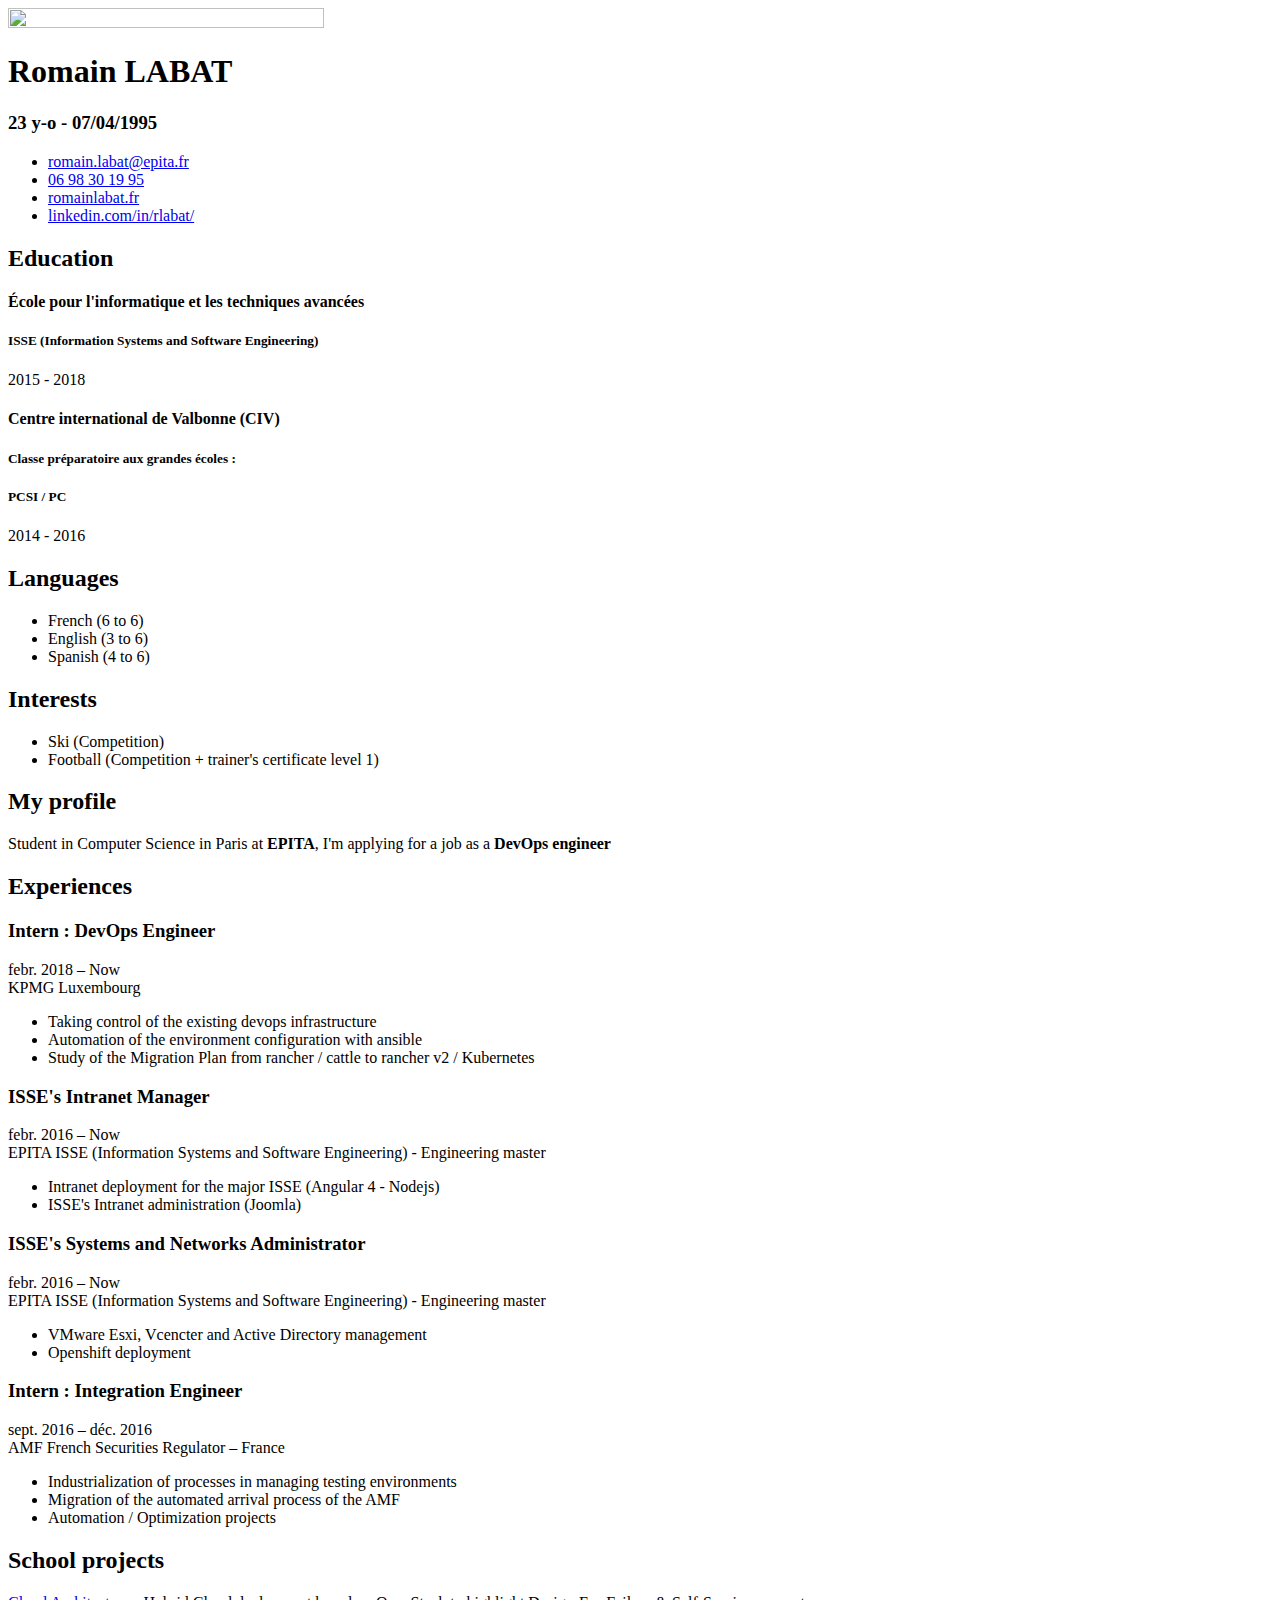
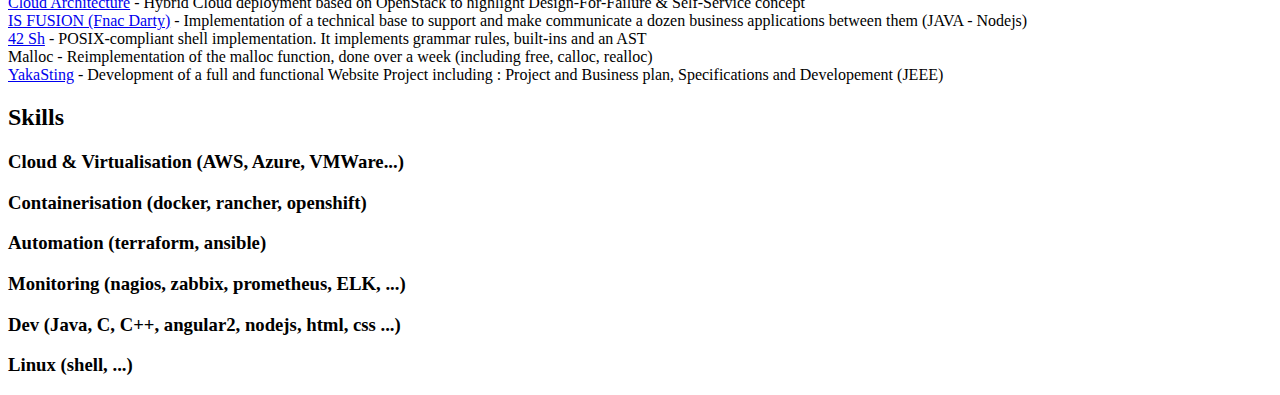
==== commit 8f847de3: "fix mistake on en version (intranet manager x2)" ====
--- a/index.html
+++ b/index.html
@@ -95,7 +95,7 @@
                 <div class="item">
                     <div class="meta">
                         <div class="upper-row">
-                            <h3 class="job-title">ISSE's Intranet Manager </h3>
+                            <h3 class="job-title">Intern : DevOps Engineer </h3>
                             <div class="time">febr. 2018 – Now  </div>
                         </div><!--//upper-row-->
                         <div class="company">KPMG Luxembourg</div>
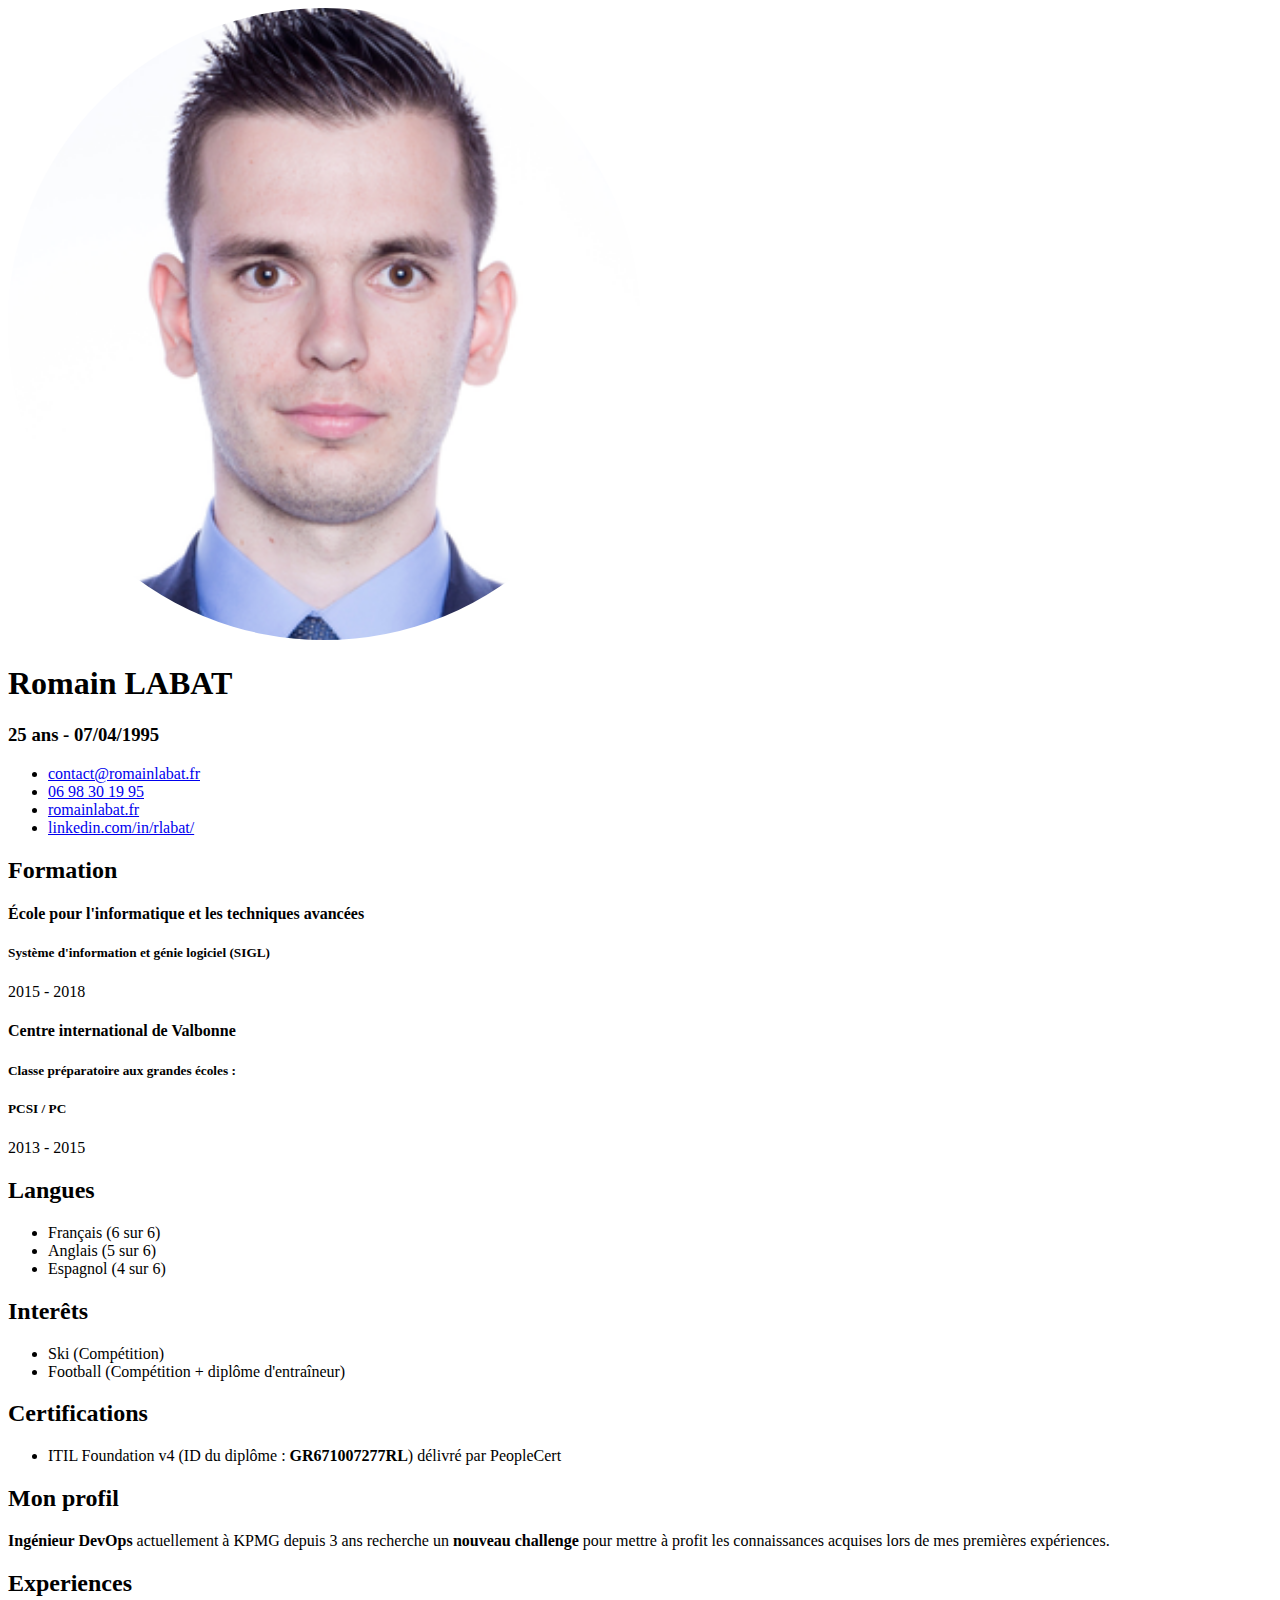
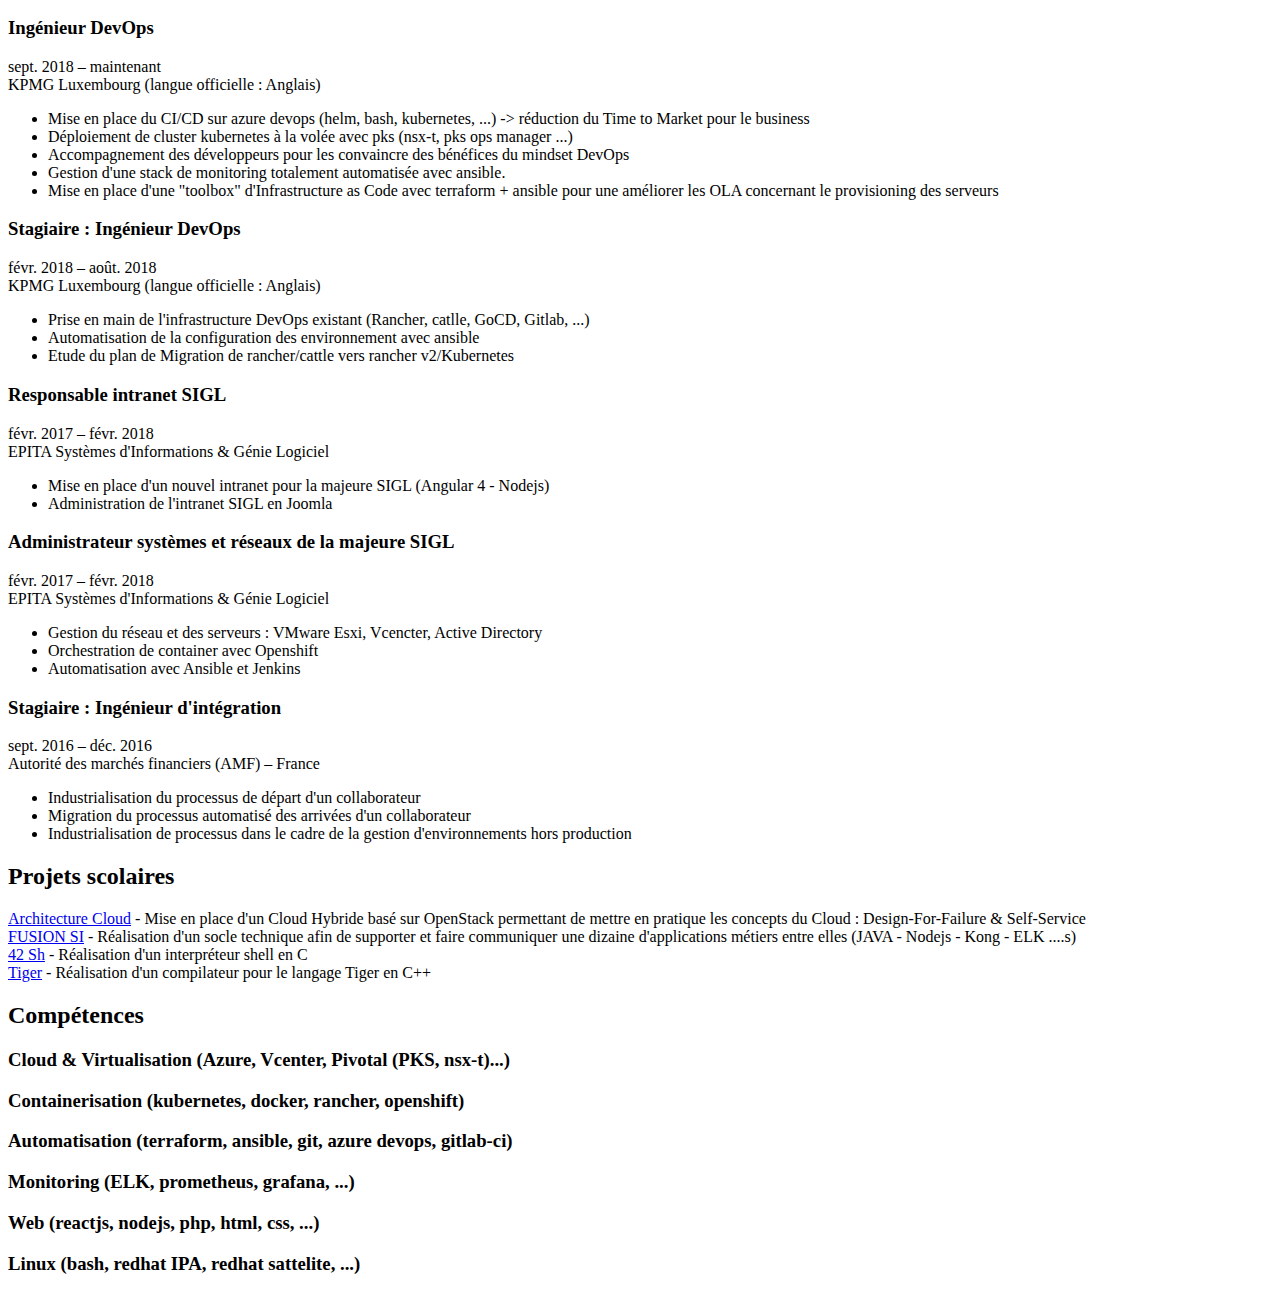
==== commit 4da44c63: "update cv for altran" ====
--- a/index.html
+++ b/index.html
@@ -8,8 +8,8 @@
     <meta charset="utf-8">
     <meta http-equiv="X-UA-Compatible" content="IE=edge">
     <meta name="viewport" content="width=device-width, initial-scale=1.0">
-    <meta name="description" content="Responsive HTML5 Resume/CV Template for Developers">
-    <meta name="author" content="Xiaoying Riley at 3rd Wave Media">    
+    <meta name="description" content="Romain LABAT - CV">
+    <meta name="author" content="Romain LABAT">    
     <link rel="shortcut icon" href="../favicon.ico">
     <link href='https://fonts.googleapis.com/css?family=Roboto:400,500,400italic,300italic,300,500italic,700,700italic,900,900italic' rel='stylesheet' type='text/css'>
     <!-- Global CSS -->
@@ -30,50 +30,56 @@
     <div class="wrapper">
         <div class="sidebar-wrapper">
             <div class="profile-container">
-                <img class="profile" width="50%" height="50%" src="../assets/images/profile.png" alt="" />
+                <img  style="border-radius: 50%" class="profile" width="50%" height="50%" src="../assets/images/profile.png" alt="" />
                 <h1 class="name">Romain LABAT</h1>
-                <h3 class="tagline">23 y-o - 07/04/1995</h3>
+                <h3 class="tagline">25 ans - 07/04/1995</h3>
             </div><!--//profile-container-->
             
             <div class="contact-container container-block">
                 <ul class="list-unstyled contact-list">
-                    <li class="email"><i class="fa fa-envelope"></i><a href="mailto: romain.labat@epita.fr">romain.labat@epita.fr</a></li>
+                    <li class="email"><i class="fa fa-envelope"></i><a href="mailto: romain.labat@epita.fr">contact@romainlabat.fr</a></li>
                     <li class="phone"><i class="fa fa-phone"></i><a href="tel:0698301995">06 98 30 19 95</a></li>
-                    <li class="website"><i class="fa fa-globe"></i><a href="http://labat.pro" target="_blank">romainlabat.fr</a></li>
+                    <li class="website"><i class="fa fa-globe"></i><a href="https://romainlabat.fr" target="_blank">romainlabat.fr</a></li>
                     <li class="linkedin"><i class="fa fa-linkedin"></i><a href="https://www.linkedin.com/in/rlabat/" target="_blank">linkedin.com/in/rlabat/</a></li>
                    <!-- <li class="github"><i class="fa fa-github"></i><a href="#" target="_blank">github.com/username</a></li>
                     <li class="twitter"><i class="fa fa-twitter"></i><a href="https://twitter.com/3rdwave_themes" target="_blank">@twittername</a></li>-->
                 </ul>
             </div><!--//contact-container-->
             <div class="education-container container-block">
-                <h2 class="container-block-title">Education</h2>
+                <h2 class="container-block-title">Formation</h2>
                 <div class="item">
                     <h4 class="degree">École pour l'informatique et les techniques avancées</h4>
-                    <h5 class="meta">ISSE (Information Systems and Software Engineering)</h5>
+                    <h5 class="meta">Système d'information et génie logiciel (SIGL)</h5>
                     <div class="time">2015 - 2018</div>
                 </div><!--//item-->
                 <div class="item">
-                    <h4 class="degree">Centre international de Valbonne (CIV)</h4>
+                    <h4 class="degree">Centre international de Valbonne</h4>
                     <h5 class="meta">Classe préparatoire aux grandes écoles :<br/></h5>
                     <h5 class="meta">PCSI / PC</h5>
-                    <div class="time">2014 - 2016</div>
+                    <div class="time">2013 - 2015</div>
                 </div><!--//item-->
             </div><!--//education-container-->
             
             <div class="languages-container container-block">
-                <h2 class="container-block-title">Languages</h2>
+                <h2 class="container-block-title">Langues</h2>
                 <ul class="list-unstyled interests-list">
-                    <li>French <span class="lang-desc">(6 to 6)</span></li>
-                    <li>English  <span class="lang-desc">(3 to 6)</span></li>
-                    <li>Spanish <span class="lang-desc">(4 to 6)</span></li>
+                    <li>Français <span class="lang-desc">(6 sur 6)</span></li>
+                    <li>Anglais  <span class="lang-desc">(5 sur 6)</span></li>
+                    <li>Espagnol <span class="lang-desc">(4 sur 6)</span></li>
                 </ul>
             </div><!--//interests-->
             
             <div class="interests-container container-block">
-                <h2 class="container-block-title">Interests</h2>
+                <h2 class="container-block-title">Interêts</h2>
                 <ul class="list-unstyled interests-list">
-                    <li>Ski (Competition)</li>
-                    <li>Football (Competition +  trainer's certificate level 1)</li>
+                    <li>Ski (Compétition)</li>
+                    <li>Football (Compétition + diplôme d'entraîneur)</li>
+                </ul>
+            </div><!--//interests-->
+            <div class="interests-container container-block">
+                <h2 class="container-block-title">Certifications</h2>
+                <ul class="list-unstyled interests-list">
+                    <li>ITIL Foundation v4 (ID du diplôme : <strong>GR671007277RL</strong>) délivré par PeopleCert</li>
                 </ul>
             </div><!--//interests-->
             
@@ -82,46 +88,66 @@
         <div class="main-wrapper">
             
             <section class="section summary-section">
-                <h2 class="section-title"><i class="fa fa-user"></i>My profile</h2>
+                <h2 class="section-title"><i class="fa fa-user"></i>Mon profil</h2>
                 <div class="summary">
-                    <p> Student in Computer Science in Paris at <strong>EPITA</strong>, I'm applying for a job as a <strong>DevOps engineer</strong></p>
+                    <p><strong>Ingénieur DevOps</strong> actuellement à KPMG depuis 3 ans recherche un <strong>nouveau challenge</strong> pour mettre à profit les connaissances acquises lors de mes premières expériences.</p>
                 </div><!--//summary-->
             </section><!--//section-->
             
             <section class="section experiences-section">
                 <h2 class="section-title"><i class="fa fa-briefcase"></i>Experiences</h2>
-               
-                
-                <div class="item">
-                    <div class="meta">
-                        <div class="upper-row">
-                            <h3 class="job-title">Intern : DevOps Engineer </h3>
-                            <div class="time">febr. 2018 – Now  </div>
-                        </div><!--//upper-row-->
-                        <div class="company">KPMG Luxembourg</div>
-                    </div><!--//meta-->
-                    <div class="details">
-                        <ul>
-                            <li>Taking control of the existing devops infrastructure</li>  
-                            <li>Automation of the environment configuration with ansible</li>  
-                            <li>Study of the Migration Plan from rancher / cattle to rancher v2 / Kubernetes</li>  
-                        </ul>
-                        
-                    </div><!--//details-->
-                </div><!--//item-->
-
-                <div class="item">
-                    <div class="meta">
-                        <div class="upper-row">
-                            <h3 class="job-title">ISSE's Intranet Manager </h3>
-                            <div class="time">febr. 2016 – Now  </div>
-                        </div><!--//upper-row-->
-                        <div class="company">EPITA ISSE (Information Systems and Software Engineering) - Engineering master</div>
-                    </div><!--//meta-->
-                    <div class="details">
-                        <ul>
-                                <li>Intranet deployment for the major ISSE (Angular 4 - Nodejs)</li>  
-                                <li>ISSE's Intranet administration (Joomla)</li>
+                
+
+
+                <div class="item">
+                    <div class="meta">
+                        <div class="upper-row">
+                            <h3 class="job-title">Ingénieur DevOps</h3>
+                            <div class="time">sept. 2018 – maintenant  </div>
+                        </div><!--//upper-row-->
+                        <div class="company">KPMG Luxembourg (langue officielle : Anglais)</div>
+                    </div><!--//meta-->
+                    <div class="details">
+                        <ul>
+                               <li>Mise en place du CI/CD sur azure devops (helm, bash, kubernetes, ...) -> réduction du Time to Market pour le business</li>
+                               <li>Déploiement de cluster kubernetes à la volée avec pks (nsx-t, pks ops manager ...)</li>
+                               <li>Accompagnement des développeurs pour les convaincre des bénéfices du mindset DevOps</li>
+                               <li>Gestion d'une stack de monitoring totalement automatisée avec ansible.</li>
+                               <li>Mise en place d'une "toolbox" d'Infrastructure as Code avec terraform + ansible pour une améliorer les OLA concernant le provisioning des serveurs</li>
+                            </ul>
+                        
+                    </div><!--//details-->
+                </div><!--//item-->
+                <div class="item">
+                    <div class="meta">
+                        <div class="upper-row">
+                            <h3 class="job-title">Stagiaire : Ingénieur DevOps</h3>
+                            <div class="time">févr. 2018 – août. 2018  </div>
+                        </div><!--//upper-row-->
+                        <div class="company">KPMG Luxembourg (langue officielle : Anglais)</div>
+                    </div><!--//meta-->
+                    <div class="details">
+                        <ul>
+                               <li>Prise en main de l'infrastructure DevOps existant (Rancher, catlle, GoCD, Gitlab, ...)</li>
+                               <li>Automatisation de la configuration des environnement avec ansible</li>
+                               <li>Etude du plan de Migration de rancher/cattle vers rancher v2/Kubernetes</li>
+                            </ul>
+                        
+                    </div><!--//details-->
+                </div><!--//item-->
+
+                <div class="item">
+                    <div class="meta">
+                        <div class="upper-row">
+                            <h3 class="job-title">Responsable intranet SIGL </h3>
+                            <div class="time">févr. 2017 – févr. 2018  </div>
+                        </div><!--//upper-row-->
+                        <div class="company">EPITA Systèmes d'Informations & Génie Logiciel </div>
+                    </div><!--//meta-->
+                    <div class="details">
+                        <ul>
+                                <li>Mise en place d'un nouvel intranet pour la majeure SIGL (Angular 4 - Nodejs)</li>  
+                                <li>Administration de l'intranet SIGL en Joomla</li>
                               <!--  <li>Intégration continue : Jenkins, docker</li>-->
                         </ul>
                         
@@ -131,34 +157,34 @@
                 <div class="item">
                     <div class="meta">
                         <div class="upper-row">
-                            <h3 class="job-title"> ISSE's Systems and Networks Administrator</h3>
-                            <div class="time">febr. 2016 – Now  </div>
-                        </div><!--//upper-row-->
-                        <div class="company">EPITA ISSE (Information Systems and Software Engineering) - Engineering master</div>
-                    </div><!--//meta-->
-                    <div class="details">
-                        <ul>
-                                <li>VMware Esxi, Vcencter and Active Directory management </li>
-                                <li>Openshift deployment</li>
-                               <!-- <li>Automatisation avec Ansible et Jenkins</li>-->
-			</ul>
-                        
-                    </div><!--//details-->
-                </div><!--//item-->
-                
-                <div class="item">
-                    <div class="meta">
-                        <div class="upper-row">
-                            <h3 class="job-title">Intern : Integration Engineer</h3>
+                            <h3 class="job-title">Administrateur systèmes et réseaux de la majeure SIGL</h3>
+                            <div class="time">févr. 2017 – févr. 2018  </div>
+                        </div><!--//upper-row-->
+                        <div class="company">EPITA Systèmes d'Informations & Génie Logiciel </div>
+                    </div><!--//meta-->
+                    <div class="details">
+                        <ul>
+                                <li>Gestion du réseau et des serveurs : VMware Esxi, Vcencter, Active Directory</li>
+                                <li>Orchestration de container avec Openshift</li>
+                                <li>Automatisation avec Ansible et Jenkins</li>
+			            </ul>
+                        
+                    </div><!--//details-->
+                </div><!--//item-->
+
+                <div class="item">
+                    <div class="meta">
+                        <div class="upper-row">
+                            <h3 class="job-title">Stagiaire : Ingénieur d'intégration</h3>
                             <div class="time">sept. 2016 – déc. 2016</div>
                         </div><!--//upper-row-->
-                        <div class="company">AMF French Securities Regulator – France</div>
-                    </div><!--//meta-->
-                    <div class="details">
-                        <ul>
-                                <li>Industrialization of processes in managing testing environments</li>
-                                <li>Migration of the automated arrival process of the AMF</li>
-                                <li>Automation / Optimization projects</li>
+                        <div class="company">Autorité des marchés financiers (AMF) – France</div>
+                    </div><!--//meta-->
+                    <div class="details">
+                        <ul>
+                                <li>Industrialisation du processus de départ d'un collaborateur</li>
+                                <li>Migration du processus automatisé des arrivées d'un collaborateur</li>
+                                <li>Industrialisation de processus dans le cadre de la gestion d'environnements hors production</li>
                         </ul>
                         
                     </div><!--//details-->
@@ -167,80 +193,72 @@
             </section><!--//section-->
             
             <section class="section projects-section">
-                <h2 class="section-title"><i class="fa fa-archive"></i>School projects</h2>
+                <h2 class="section-title"><i class="fa fa-archive"></i>Projets scolaires</h2>
                 <div class="intro">
                    <!-- <p>Voici une selection de projets réalisés durant mon cursus :</p>-->
                 </div><!--//intro-->
                 
-                
                
                 <div class="item">
-                    <span class="project-title"><a href="#" target="_blank">Cloud Architecture</a></span> - <span class="project-tagline">Hybrid Cloud deployment based on OpenStack to highlight Design-For-Failure & Self-Service concept </span>
-                </div><!--//item-->
-                <div class="item">
-                    <span class="project-title"><a href="#" target="_blank">IS FUSION (Fnac Darty)</a></span> - <span class="project-tagline">Implementation of a technical base to support and make communicate a dozen business applications between them (JAVA - Nodejs)</span>
-                </div><!--//item-->
-                <div class="item">
-                    <span class="project-title"><a href="#" target="_blank">42 Sh</a></span> - <span class="project-tagline">POSIX-compliant shell implementation. It
-                        implements grammar rules, built-ins and an AST</span>
-                </div><!--//item-->
-                <div class="item">
-                    <span class="project-title"><a>Malloc</a></span> - <span class="project-tagline">Reimplementation of the malloc function, done over a week (including free, calloc, realloc) </span>
-                </div><!--//item-->
-                <div class="item">
-                    <span class="project-title"><a href="#">YakaSting</a></span> - <span class="project-tagline">Development of a full and functional Website Project including : Project and Business plan, Specifications and Developement (JEEE)</span>
-                </div><!--//item-->
-               
-
+                    <span class="project-title"><a href="#" target="_blank">Architecture Cloud</a></span> - <span class="project-tagline">Mise en place d'un Cloud Hybride basé sur OpenStack permettant de mettre en pratique les concepts du Cloud : Design-For-Failure & Self-Service </span>
+                </div><!--//item-->
+                <div class="item">
+                    <span class="project-title"><a href="#" target="_blank">FUSION SI</a></span> - <span class="project-tagline">Réalisation d'un socle technique afin de supporter et faire communiquer une dizaine d'applications métiers entre elles (JAVA - Nodejs - Kong - ELK ....s)</span>
+                </div><!--//item-->
+                <div class="item">
+                    <span class="project-title"><a href="#" target="_blank">42 Sh</a></span> - <span class="project-tagline">Réalisation d'un interpréteur shell en C </span>
+                </div><!--//item-->
+                <div class="item">
+                    <span class="project-title"><a href="https://www.lrde.epita.fr/~tiger/tiger.html" target="_blank">Tiger</a></span> - <span class="project-tagline">Réalisation d'un compilateur pour le langage Tiger en C++ </span>
+                </div><!--//item-->
              
 
             </section><!--//section-->
             
             <section class="skills-section section">
-                <h2 class="section-title"><i class="fa fa-rocket"></i>Skills</h2>
+                <h2 class="section-title"><i class="fa fa-rocket"></i>Compétences</h2>
                 <div class="skillset">        
                     <div class="item">
-                        <h3 class="level-title">Cloud & Virtualisation (AWS, Azure, VMWare...)</h3>
-                        <div class="level-bar">
-                            <div class="level-bar-inner" data-level="80%">
-                            </div>                                      
-                        </div><!--//level-bar-->                                 
-                    </div><!--//item-->
-                    
-                    <div class="item">
-                        <h3 class="level-title">Containerisation (docker, rancher, openshift)</h3>
-                        <div class="level-bar">
-                            <div class="level-bar-inner" data-level="60%">
-                            </div>                                      
-                        </div><!--//level-bar-->                                 
-                    </div><!--//item-->
-                    
-                    <div class="item">
-                        <h3 class="level-title">Automation (terraform, ansible)</h3>
-                        <div class="level-bar">
-                            <div class="level-bar-inner" data-level="65%">
-                            </div>                                      
-                        </div><!--//level-bar-->                                 
-                    </div><!--//item-->
-                    
-                    <div class="item">
-                        <h3 class="level-title">Monitoring (nagios, zabbix, prometheus, ELK, ...)</h3>
-                        <div class="level-bar">
-                            <div class="level-bar-inner" data-level="60%">
-                            </div>                                      
-                        </div><!--//level-bar-->                                 
-                    </div><!--//item-->
-                    
-                    <div class="item">
-                        <h3 class="level-title">Dev (Java, C, C++, angular2, nodejs, html, css ...)</h3>
-                        <div class="level-bar">
-                            <div class="level-bar-inner" data-level="80%">
-                            </div>                                      
-                        </div><!--//level-bar-->                                 
-                    </div><!--//item-->
-                    
-                    <div class="item">
-                        <h3 class="level-title">Linux (shell, ...)</h3>
+                        <h3 class="level-title">Cloud & Virtualisation (Azure, Vcenter, Pivotal (PKS, nsx-t)...)</h3>
+                        <div class="level-bar">
+                            <div class="level-bar-inner" data-level="80%">
+                            </div>                                      
+                        </div><!--//level-bar-->                                 
+                    </div><!--//item-->
+                    
+                    <div class="item">
+                        <h3 class="level-title">Containerisation (kubernetes, docker, rancher, openshift)</h3>
+                        <div class="level-bar">
+                            <div class="level-bar-inner" data-level="80%">
+                            </div>                                      
+                        </div><!--//level-bar-->                                 
+                    </div><!--//item-->
+                    
+                    <div class="item">
+                        <h3 class="level-title">Automatisation (terraform, ansible, git, azure devops, gitlab-ci)</h3>
+                        <div class="level-bar">
+                            <div class="level-bar-inner" data-level="80%">
+                            </div>                                      
+                        </div><!--//level-bar-->                                 
+                    </div><!--//item-->
+                    
+                    <div class="item">
+                        <h3 class="level-title">Monitoring (ELK, prometheus, grafana, ...)</h3>
+                        <div class="level-bar">
+                            <div class="level-bar-inner" data-level="75%">
+                            </div>                                      
+                        </div><!--//level-bar-->                                 
+                    </div><!--//item-->
+                    
+                    <div class="item">
+                        <h3 class="level-title">Web (reactjs, nodejs, php, html, css, ...)</h3>
+                        <div class="level-bar">
+                            <div class="level-bar-inner" data-level="80%">
+                            </div>                                      
+                        </div><!--//level-bar-->                                 
+                    </div><!--//item-->
+                    <div class="item">
+                        <h3 class="level-title">Linux (bash, redhat IPA, redhat sattelite, ...)</h3>
                         <div class="level-bar">
                             <div class="level-bar-inner" data-level="90%">
                             </div>                                      
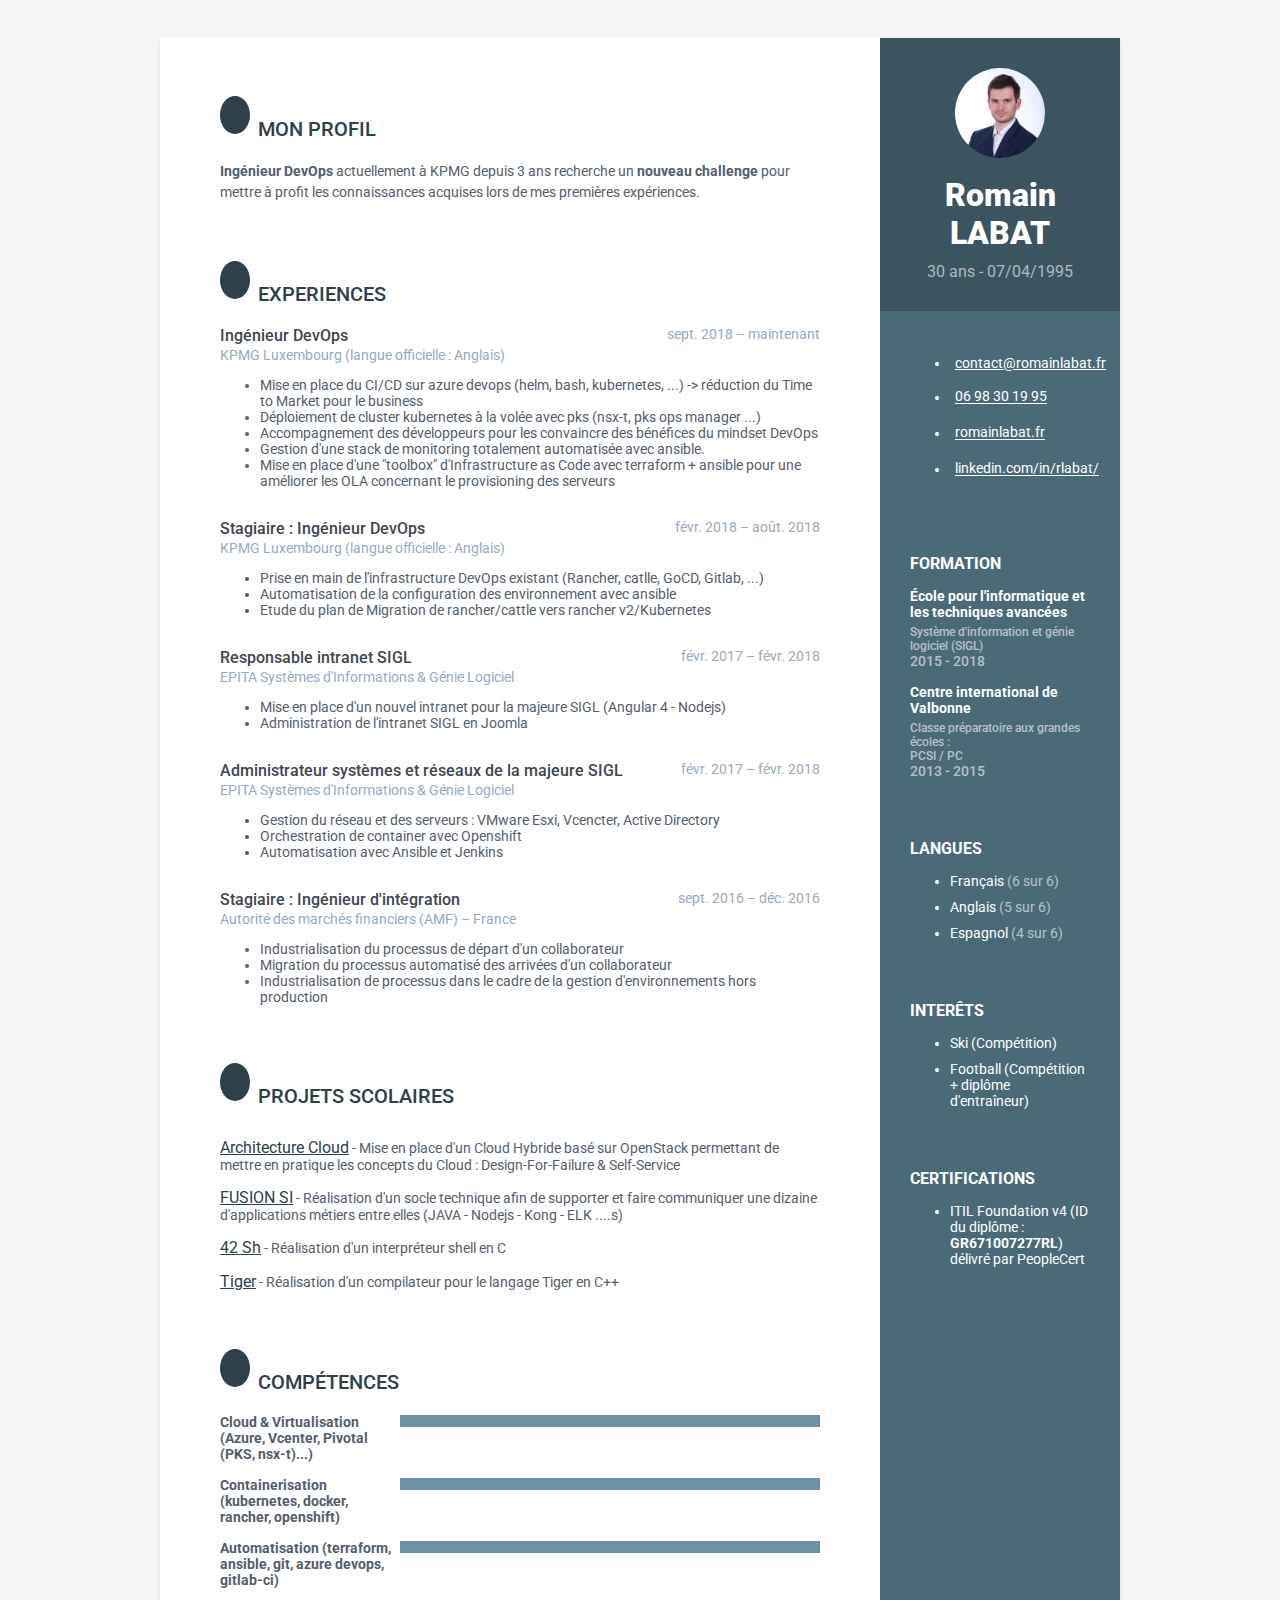
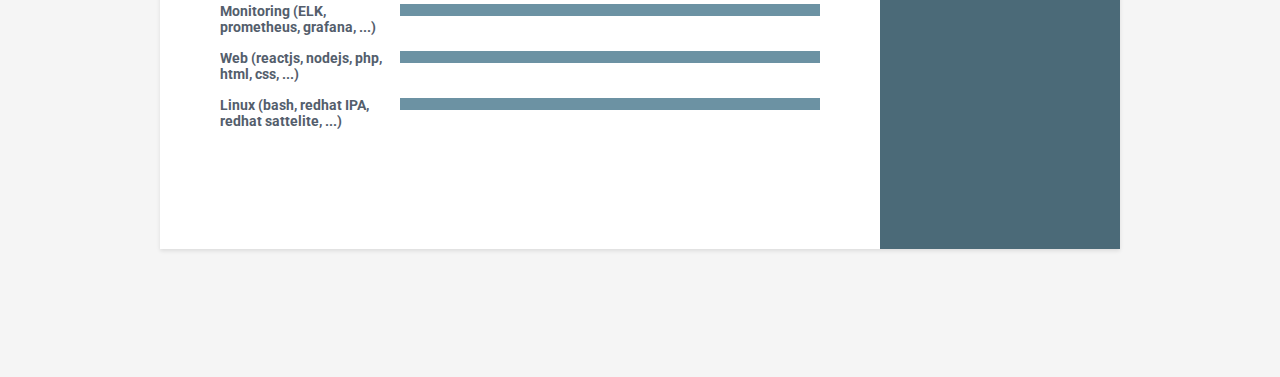
==== commit eb06bfdc: "Update CV with new personal details, improved formatting, and additional project descriptions. Adjus" ====
--- a/index.html
+++ b/index.html
@@ -1,288 +1,474 @@
 <!DOCTYPE html>
-<!--[if IE 8]> <html lang="en" class="ie8"> <![endif]-->  
-<!--[if IE 9]> <html lang="en" class="ie9"> <![endif]-->  
-<!--[if !IE]><!--> <html lang="en"> <!--<![endif]-->  
-<head>
+<!--[if IE 8]> <html lang="en" class="ie8"> <![endif]-->
+<!--[if IE 9]> <html lang="en" class="ie9"> <![endif]-->
+<!--[if !IE]><!-->
+<html lang="en">
+  <!--<![endif]-->
+  <head>
     <title>Romain LABAT</title>
     <!-- Meta -->
-    <meta charset="utf-8">
-    <meta http-equiv="X-UA-Compatible" content="IE=edge">
-    <meta name="viewport" content="width=device-width, initial-scale=1.0">
-    <meta name="description" content="Romain LABAT - CV">
-    <meta name="author" content="Romain LABAT">    
-    <link rel="shortcut icon" href="../favicon.ico">
-    <link href='https://fonts.googleapis.com/css?family=Roboto:400,500,400italic,300italic,300,500italic,700,700italic,900,900italic' rel='stylesheet' type='text/css'>
+    <meta charset="utf-8" />
+    <meta http-equiv="X-UA-Compatible" content="IE=edge" />
+    <meta name="viewport" content="width=device-width, initial-scale=1.0" />
+    <meta name="description" content="Romain LABAT - CV" />
+    <meta name="author" content="Romain LABAT" />
+    <link rel="shortcut icon" href="../favicon.ico" />
+    <link
+      href="https://fonts.googleapis.com/css?family=Roboto:400,500,400italic,300italic,300,500italic,700,700italic,900,900italic"
+      rel="stylesheet"
+      type="text/css"
+    />
     <!-- Global CSS -->
-    <link rel="stylesheet" href="../assets/plugins/bootstrap/css/bootstrap.min.css">
+    <link
+      rel="stylesheet"
+      href="../assets/plugins/bootstrap/css/bootstrap.min.css"
+    />
     <!-- Plugins CSS -->
-    <link rel="stylesheet" href="../assets/plugins/font-awesome/css/font-awesome.css">
-    
-    <!-- Theme CSS -->  
-    <link id="theme-style" rel="stylesheet" href="../assets/css/styles-6.css">
+    <link
+      rel="stylesheet"
+      href="../assets/plugins/font-awesome/css/font-awesome.css"
+    />
+
+    <!-- Theme CSS -->
+    <link id="theme-style" rel="stylesheet" href="../assets/css/styles-6.css" />
     <!-- HTML5 shim and Respond.js for IE8 support of HTML5 elements and media queries -->
     <!--[if lt IE 9]>
       <script src="https://oss.maxcdn.com/html5shiv/3.7.2/html5shiv.min.js"></script>
       <script src="https://oss.maxcdn.com/respond/1.4.2/respond.min.js"></script>
     <![endif]-->
-</head> 
-
-<body>
+  </head>
+
+  <body>
     <div class="wrapper">
-        <div class="sidebar-wrapper">
-            <div class="profile-container">
-                <img  style="border-radius: 50%" class="profile" width="50%" height="50%" src="../assets/images/profile.png" alt="" />
-                <h1 class="name">Romain LABAT</h1>
-                <h3 class="tagline">25 ans - 07/04/1995</h3>
-            </div><!--//profile-container-->
-            
-            <div class="contact-container container-block">
-                <ul class="list-unstyled contact-list">
-                    <li class="email"><i class="fa fa-envelope"></i><a href="mailto: romain.labat@epita.fr">contact@romainlabat.fr</a></li>
-                    <li class="phone"><i class="fa fa-phone"></i><a href="tel:0698301995">06 98 30 19 95</a></li>
-                    <li class="website"><i class="fa fa-globe"></i><a href="https://romainlabat.fr" target="_blank">romainlabat.fr</a></li>
-                    <li class="linkedin"><i class="fa fa-linkedin"></i><a href="https://www.linkedin.com/in/rlabat/" target="_blank">linkedin.com/in/rlabat/</a></li>
-                   <!-- <li class="github"><i class="fa fa-github"></i><a href="#" target="_blank">github.com/username</a></li>
+      <div class="sidebar-wrapper">
+        <div class="profile-container">
+          <img
+            style="border-radius: 50%"
+            class="profile"
+            width="50%"
+            height="50%"
+            src="../assets/images/profile.png"
+            alt=""
+          />
+          <h1 class="name">Romain LABAT</h1>
+          <h3 class="tagline">30 ans - 07/04/1995</h3>
+        </div>
+        <!--//profile-container-->
+
+        <div class="contact-container container-block">
+          <ul class="list-unstyled contact-list">
+            <li class="email">
+              <i class="fa fa-envelope"></i
+              ><a href="mailto: romain.labat@epita.fr"
+                >contact@romainlabat.fr</a
+              >
+            </li>
+            <li class="phone">
+              <i class="fa fa-phone"></i
+              ><a href="tel:0698301995">06 98 30 19 95</a>
+            </li>
+            <li class="website">
+              <i class="fa fa-globe"></i
+              ><a href="https://romainlabat.fr" target="_blank"
+                >romainlabat.fr</a
+              >
+            </li>
+            <li class="linkedin">
+              <i class="fa fa-linkedin"></i
+              ><a href="https://www.linkedin.com/in/rlabat/" target="_blank"
+                >linkedin.com/in/rlabat/</a
+              >
+            </li>
+            <!-- <li class="github"><i class="fa fa-github"></i><a href="#" target="_blank">github.com/username</a></li>
                     <li class="twitter"><i class="fa fa-twitter"></i><a href="https://twitter.com/3rdwave_themes" target="_blank">@twittername</a></li>-->
-                </ul>
-            </div><!--//contact-container-->
-            <div class="education-container container-block">
-                <h2 class="container-block-title">Formation</h2>
-                <div class="item">
-                    <h4 class="degree">École pour l'informatique et les techniques avancées</h4>
-                    <h5 class="meta">Système d'information et génie logiciel (SIGL)</h5>
-                    <div class="time">2015 - 2018</div>
-                </div><!--//item-->
-                <div class="item">
-                    <h4 class="degree">Centre international de Valbonne</h4>
-                    <h5 class="meta">Classe préparatoire aux grandes écoles :<br/></h5>
-                    <h5 class="meta">PCSI / PC</h5>
-                    <div class="time">2013 - 2015</div>
-                </div><!--//item-->
-            </div><!--//education-container-->
-            
-            <div class="languages-container container-block">
-                <h2 class="container-block-title">Langues</h2>
-                <ul class="list-unstyled interests-list">
-                    <li>Français <span class="lang-desc">(6 sur 6)</span></li>
-                    <li>Anglais  <span class="lang-desc">(5 sur 6)</span></li>
-                    <li>Espagnol <span class="lang-desc">(4 sur 6)</span></li>
-                </ul>
-            </div><!--//interests-->
-            
-            <div class="interests-container container-block">
-                <h2 class="container-block-title">Interêts</h2>
-                <ul class="list-unstyled interests-list">
-                    <li>Ski (Compétition)</li>
-                    <li>Football (Compétition + diplôme d'entraîneur)</li>
-                </ul>
-            </div><!--//interests-->
-            <div class="interests-container container-block">
-                <h2 class="container-block-title">Certifications</h2>
-                <ul class="list-unstyled interests-list">
-                    <li>ITIL Foundation v4 (ID du diplôme : <strong>GR671007277RL</strong>) délivré par PeopleCert</li>
-                </ul>
-            </div><!--//interests-->
-            
-        </div><!--//sidebar-wrapper-->
-        
-        <div class="main-wrapper">
-            
-            <section class="section summary-section">
-                <h2 class="section-title"><i class="fa fa-user"></i>Mon profil</h2>
-                <div class="summary">
-                    <p><strong>Ingénieur DevOps</strong> actuellement à KPMG depuis 3 ans recherche un <strong>nouveau challenge</strong> pour mettre à profit les connaissances acquises lors de mes premières expériences.</p>
-                </div><!--//summary-->
-            </section><!--//section-->
-            
-            <section class="section experiences-section">
-                <h2 class="section-title"><i class="fa fa-briefcase"></i>Experiences</h2>
-                
-
-
-                <div class="item">
-                    <div class="meta">
-                        <div class="upper-row">
-                            <h3 class="job-title">Ingénieur DevOps</h3>
-                            <div class="time">sept. 2018 – maintenant  </div>
-                        </div><!--//upper-row-->
-                        <div class="company">KPMG Luxembourg (langue officielle : Anglais)</div>
-                    </div><!--//meta-->
-                    <div class="details">
-                        <ul>
-                               <li>Mise en place du CI/CD sur azure devops (helm, bash, kubernetes, ...) -> réduction du Time to Market pour le business</li>
-                               <li>Déploiement de cluster kubernetes à la volée avec pks (nsx-t, pks ops manager ...)</li>
-                               <li>Accompagnement des développeurs pour les convaincre des bénéfices du mindset DevOps</li>
-                               <li>Gestion d'une stack de monitoring totalement automatisée avec ansible.</li>
-                               <li>Mise en place d'une "toolbox" d'Infrastructure as Code avec terraform + ansible pour une améliorer les OLA concernant le provisioning des serveurs</li>
-                            </ul>
-                        
-                    </div><!--//details-->
-                </div><!--//item-->
-                <div class="item">
-                    <div class="meta">
-                        <div class="upper-row">
-                            <h3 class="job-title">Stagiaire : Ingénieur DevOps</h3>
-                            <div class="time">févr. 2018 – août. 2018  </div>
-                        </div><!--//upper-row-->
-                        <div class="company">KPMG Luxembourg (langue officielle : Anglais)</div>
-                    </div><!--//meta-->
-                    <div class="details">
-                        <ul>
-                               <li>Prise en main de l'infrastructure DevOps existant (Rancher, catlle, GoCD, Gitlab, ...)</li>
-                               <li>Automatisation de la configuration des environnement avec ansible</li>
-                               <li>Etude du plan de Migration de rancher/cattle vers rancher v2/Kubernetes</li>
-                            </ul>
-                        
-                    </div><!--//details-->
-                </div><!--//item-->
-
-                <div class="item">
-                    <div class="meta">
-                        <div class="upper-row">
-                            <h3 class="job-title">Responsable intranet SIGL </h3>
-                            <div class="time">févr. 2017 – févr. 2018  </div>
-                        </div><!--//upper-row-->
-                        <div class="company">EPITA Systèmes d'Informations & Génie Logiciel </div>
-                    </div><!--//meta-->
-                    <div class="details">
-                        <ul>
-                                <li>Mise en place d'un nouvel intranet pour la majeure SIGL (Angular 4 - Nodejs)</li>  
-                                <li>Administration de l'intranet SIGL en Joomla</li>
-                              <!--  <li>Intégration continue : Jenkins, docker</li>-->
-                        </ul>
-                        
-                    </div><!--//details-->
-                </div><!--//item-->
-                
-                <div class="item">
-                    <div class="meta">
-                        <div class="upper-row">
-                            <h3 class="job-title">Administrateur systèmes et réseaux de la majeure SIGL</h3>
-                            <div class="time">févr. 2017 – févr. 2018  </div>
-                        </div><!--//upper-row-->
-                        <div class="company">EPITA Systèmes d'Informations & Génie Logiciel </div>
-                    </div><!--//meta-->
-                    <div class="details">
-                        <ul>
-                                <li>Gestion du réseau et des serveurs : VMware Esxi, Vcencter, Active Directory</li>
-                                <li>Orchestration de container avec Openshift</li>
-                                <li>Automatisation avec Ansible et Jenkins</li>
-			            </ul>
-                        
-                    </div><!--//details-->
-                </div><!--//item-->
-
-                <div class="item">
-                    <div class="meta">
-                        <div class="upper-row">
-                            <h3 class="job-title">Stagiaire : Ingénieur d'intégration</h3>
-                            <div class="time">sept. 2016 – déc. 2016</div>
-                        </div><!--//upper-row-->
-                        <div class="company">Autorité des marchés financiers (AMF) – France</div>
-                    </div><!--//meta-->
-                    <div class="details">
-                        <ul>
-                                <li>Industrialisation du processus de départ d'un collaborateur</li>
-                                <li>Migration du processus automatisé des arrivées d'un collaborateur</li>
-                                <li>Industrialisation de processus dans le cadre de la gestion d'environnements hors production</li>
-                        </ul>
-                        
-                    </div><!--//details-->
-                </div><!--//item-->
-                
-            </section><!--//section-->
-            
-            <section class="section projects-section">
-                <h2 class="section-title"><i class="fa fa-archive"></i>Projets scolaires</h2>
-                <div class="intro">
-                   <!-- <p>Voici une selection de projets réalisés durant mon cursus :</p>-->
-                </div><!--//intro-->
-                
-               
-                <div class="item">
-                    <span class="project-title"><a href="#" target="_blank">Architecture Cloud</a></span> - <span class="project-tagline">Mise en place d'un Cloud Hybride basé sur OpenStack permettant de mettre en pratique les concepts du Cloud : Design-For-Failure & Self-Service </span>
-                </div><!--//item-->
-                <div class="item">
-                    <span class="project-title"><a href="#" target="_blank">FUSION SI</a></span> - <span class="project-tagline">Réalisation d'un socle technique afin de supporter et faire communiquer une dizaine d'applications métiers entre elles (JAVA - Nodejs - Kong - ELK ....s)</span>
-                </div><!--//item-->
-                <div class="item">
-                    <span class="project-title"><a href="#" target="_blank">42 Sh</a></span> - <span class="project-tagline">Réalisation d'un interpréteur shell en C </span>
-                </div><!--//item-->
-                <div class="item">
-                    <span class="project-title"><a href="https://www.lrde.epita.fr/~tiger/tiger.html" target="_blank">Tiger</a></span> - <span class="project-tagline">Réalisation d'un compilateur pour le langage Tiger en C++ </span>
-                </div><!--//item-->
-             
-
-            </section><!--//section-->
-            
-            <section class="skills-section section">
-                <h2 class="section-title"><i class="fa fa-rocket"></i>Compétences</h2>
-                <div class="skillset">        
-                    <div class="item">
-                        <h3 class="level-title">Cloud & Virtualisation (Azure, Vcenter, Pivotal (PKS, nsx-t)...)</h3>
-                        <div class="level-bar">
-                            <div class="level-bar-inner" data-level="80%">
-                            </div>                                      
-                        </div><!--//level-bar-->                                 
-                    </div><!--//item-->
-                    
-                    <div class="item">
-                        <h3 class="level-title">Containerisation (kubernetes, docker, rancher, openshift)</h3>
-                        <div class="level-bar">
-                            <div class="level-bar-inner" data-level="80%">
-                            </div>                                      
-                        </div><!--//level-bar-->                                 
-                    </div><!--//item-->
-                    
-                    <div class="item">
-                        <h3 class="level-title">Automatisation (terraform, ansible, git, azure devops, gitlab-ci)</h3>
-                        <div class="level-bar">
-                            <div class="level-bar-inner" data-level="80%">
-                            </div>                                      
-                        </div><!--//level-bar-->                                 
-                    </div><!--//item-->
-                    
-                    <div class="item">
-                        <h3 class="level-title">Monitoring (ELK, prometheus, grafana, ...)</h3>
-                        <div class="level-bar">
-                            <div class="level-bar-inner" data-level="75%">
-                            </div>                                      
-                        </div><!--//level-bar-->                                 
-                    </div><!--//item-->
-                    
-                    <div class="item">
-                        <h3 class="level-title">Web (reactjs, nodejs, php, html, css, ...)</h3>
-                        <div class="level-bar">
-                            <div class="level-bar-inner" data-level="80%">
-                            </div>                                      
-                        </div><!--//level-bar-->                                 
-                    </div><!--//item-->
-                    <div class="item">
-                        <h3 class="level-title">Linux (bash, redhat IPA, redhat sattelite, ...)</h3>
-                        <div class="level-bar">
-                            <div class="level-bar-inner" data-level="90%">
-                            </div>                                      
-                        </div><!--//level-bar-->                                 
-                    </div><!--//item-->
-                    
-                </div>  
-            </section><!--//skills-section-->
-            
-        </div><!--//main-body-->
+          </ul>
+        </div>
+        <!--//contact-container-->
+        <div class="education-container container-block">
+          <h2 class="container-block-title">Formation</h2>
+          <div class="item">
+            <h4 class="degree">
+              École pour l'informatique et les techniques avancées
+            </h4>
+            <h5 class="meta">Système d'information et génie logiciel (SIGL)</h5>
+            <div class="time">2015 - 2018</div>
+          </div>
+          <!--//item-->
+          <div class="item">
+            <h4 class="degree">Centre international de Valbonne</h4>
+            <h5 class="meta">Classe préparatoire aux grandes écoles :<br /></h5>
+            <h5 class="meta">PCSI / PC</h5>
+            <div class="time">2013 - 2015</div>
+          </div>
+          <!--//item-->
+        </div>
+        <!--//education-container-->
+
+        <div class="languages-container container-block">
+          <h2 class="container-block-title">Langues</h2>
+          <ul class="list-unstyled interests-list">
+            <li>Français <span class="lang-desc">(6 sur 6)</span></li>
+            <li>Anglais <span class="lang-desc">(5 sur 6)</span></li>
+            <li>Espagnol <span class="lang-desc">(4 sur 6)</span></li>
+          </ul>
+        </div>
+        <!--//interests-->
+
+        <div class="interests-container container-block">
+          <h2 class="container-block-title">Interêts</h2>
+          <ul class="list-unstyled interests-list">
+            <li>Ski (Compétition)</li>
+            <li>Football (Compétition + diplôme d'entraîneur)</li>
+          </ul>
+        </div>
+        <!--//interests-->
+        <div class="interests-container container-block">
+          <h2 class="container-block-title">Certifications</h2>
+          <ul class="list-unstyled interests-list">
+            <li>
+              ITIL Foundation v4 (ID du diplôme :
+              <strong>GR671007277RL</strong>) délivré par PeopleCert
+            </li>
+          </ul>
+        </div>
+        <!--//interests-->
+      </div>
+      <!--//sidebar-wrapper-->
+
+      <div class="main-wrapper">
+        <section class="section summary-section">
+          <h2 class="section-title"><i class="fa fa-user"></i>Mon profil</h2>
+          <div class="summary">
+            <p>
+              <strong>Ingénieur DevOps</strong> actuellement à KPMG depuis 3 ans
+              recherche un <strong>nouveau challenge</strong> pour mettre à
+              profit les connaissances acquises lors de mes premières
+              expériences.
+            </p>
+          </div>
+          <!--//summary-->
+        </section>
+        <!--//section-->
+
+        <section class="section experiences-section">
+          <h2 class="section-title">
+            <i class="fa fa-briefcase"></i>Experiences
+          </h2>
+
+          <div class="item">
+            <div class="meta">
+              <div class="upper-row">
+                <h3 class="job-title">Ingénieur DevOps</h3>
+                <div class="time">sept. 2018 – maintenant</div>
+              </div>
+              <!--//upper-row-->
+              <div class="company">
+                KPMG Luxembourg (langue officielle : Anglais)
+              </div>
+            </div>
+            <!--//meta-->
+            <div class="details">
+              <ul>
+                <li>
+                  Mise en place du CI/CD sur azure devops (helm, bash,
+                  kubernetes, ...) -> réduction du Time to Market pour le
+                  business
+                </li>
+                <li>
+                  Déploiement de cluster kubernetes à la volée avec pks (nsx-t,
+                  pks ops manager ...)
+                </li>
+                <li>
+                  Accompagnement des développeurs pour les convaincre des
+                  bénéfices du mindset DevOps
+                </li>
+                <li>
+                  Gestion d'une stack de monitoring totalement automatisée avec
+                  ansible.
+                </li>
+                <li>
+                  Mise en place d'une "toolbox" d'Infrastructure as Code avec
+                  terraform + ansible pour une améliorer les OLA concernant le
+                  provisioning des serveurs
+                </li>
+              </ul>
+            </div>
+            <!--//details-->
+          </div>
+          <!--//item-->
+          <div class="item">
+            <div class="meta">
+              <div class="upper-row">
+                <h3 class="job-title">Stagiaire : Ingénieur DevOps</h3>
+                <div class="time">févr. 2018 – août. 2018</div>
+              </div>
+              <!--//upper-row-->
+              <div class="company">
+                KPMG Luxembourg (langue officielle : Anglais)
+              </div>
+            </div>
+            <!--//meta-->
+            <div class="details">
+              <ul>
+                <li>
+                  Prise en main de l'infrastructure DevOps existant (Rancher,
+                  catlle, GoCD, Gitlab, ...)
+                </li>
+                <li>
+                  Automatisation de la configuration des environnement avec
+                  ansible
+                </li>
+                <li>
+                  Etude du plan de Migration de rancher/cattle vers rancher
+                  v2/Kubernetes
+                </li>
+              </ul>
+            </div>
+            <!--//details-->
+          </div>
+          <!--//item-->
+
+          <div class="item">
+            <div class="meta">
+              <div class="upper-row">
+                <h3 class="job-title">Responsable intranet SIGL</h3>
+                <div class="time">févr. 2017 – févr. 2018</div>
+              </div>
+              <!--//upper-row-->
+              <div class="company">
+                EPITA Systèmes d'Informations & Génie Logiciel
+              </div>
+            </div>
+            <!--//meta-->
+            <div class="details">
+              <ul>
+                <li>
+                  Mise en place d'un nouvel intranet pour la majeure SIGL
+                  (Angular 4 - Nodejs)
+                </li>
+                <li>Administration de l'intranet SIGL en Joomla</li>
+                <!--  <li>Intégration continue : Jenkins, docker</li>-->
+              </ul>
+            </div>
+            <!--//details-->
+          </div>
+          <!--//item-->
+
+          <div class="item">
+            <div class="meta">
+              <div class="upper-row">
+                <h3 class="job-title">
+                  Administrateur systèmes et réseaux de la majeure SIGL
+                </h3>
+                <div class="time">févr. 2017 – févr. 2018</div>
+              </div>
+              <!--//upper-row-->
+              <div class="company">
+                EPITA Systèmes d'Informations & Génie Logiciel
+              </div>
+            </div>
+            <!--//meta-->
+            <div class="details">
+              <ul>
+                <li>
+                  Gestion du réseau et des serveurs : VMware Esxi, Vcencter,
+                  Active Directory
+                </li>
+                <li>Orchestration de container avec Openshift</li>
+                <li>Automatisation avec Ansible et Jenkins</li>
+              </ul>
+            </div>
+            <!--//details-->
+          </div>
+          <!--//item-->
+
+          <div class="item">
+            <div class="meta">
+              <div class="upper-row">
+                <h3 class="job-title">Stagiaire : Ingénieur d'intégration</h3>
+                <div class="time">sept. 2016 – déc. 2016</div>
+              </div>
+              <!--//upper-row-->
+              <div class="company">
+                Autorité des marchés financiers (AMF) – France
+              </div>
+            </div>
+            <!--//meta-->
+            <div class="details">
+              <ul>
+                <li>
+                  Industrialisation du processus de départ d'un collaborateur
+                </li>
+                <li>
+                  Migration du processus automatisé des arrivées d'un
+                  collaborateur
+                </li>
+                <li>
+                  Industrialisation de processus dans le cadre de la gestion
+                  d'environnements hors production
+                </li>
+              </ul>
+            </div>
+            <!--//details-->
+          </div>
+          <!--//item-->
+        </section>
+        <!--//section-->
+
+        <section class="section projects-section">
+          <h2 class="section-title">
+            <i class="fa fa-archive"></i>Projets scolaires
+          </h2>
+          <div class="intro">
+            <!-- <p>Voici une selection de projets réalisés durant mon cursus :</p>-->
+          </div>
+          <!--//intro-->
+
+          <div class="item">
+            <span class="project-title"
+              ><a href="#" target="_blank">Architecture Cloud</a></span
+            >
+            -
+            <span class="project-tagline"
+              >Mise en place d'un Cloud Hybride basé sur OpenStack permettant de
+              mettre en pratique les concepts du Cloud : Design-For-Failure &
+              Self-Service
+            </span>
+          </div>
+          <!--//item-->
+          <div class="item">
+            <span class="project-title"
+              ><a href="#" target="_blank">FUSION SI</a></span
+            >
+            -
+            <span class="project-tagline"
+              >Réalisation d'un socle technique afin de supporter et faire
+              communiquer une dizaine d'applications métiers entre elles (JAVA -
+              Nodejs - Kong - ELK ....s)</span
+            >
+          </div>
+          <!--//item-->
+          <div class="item">
+            <span class="project-title"
+              ><a href="#" target="_blank">42 Sh</a></span
+            >
+            -
+            <span class="project-tagline"
+              >Réalisation d'un interpréteur shell en C
+            </span>
+          </div>
+          <!--//item-->
+          <div class="item">
+            <span class="project-title"
+              ><a
+                href="https://www.lrde.epita.fr/~tiger/tiger.html"
+                target="_blank"
+                >Tiger</a
+              ></span
+            >
+            -
+            <span class="project-tagline"
+              >Réalisation d'un compilateur pour le langage Tiger en C++
+            </span>
+          </div>
+          <!--//item-->
+        </section>
+        <!--//section-->
+
+        <section class="skills-section section">
+          <h2 class="section-title"><i class="fa fa-rocket"></i>Compétences</h2>
+          <div class="skillset">
+            <div class="item">
+              <h3 class="level-title">
+                Cloud & Virtualisation (Azure, Vcenter, Pivotal (PKS, nsx-t)...)
+              </h3>
+              <div class="level-bar">
+                <div class="level-bar-inner" data-level="80%"></div>
+              </div>
+              <!--//level-bar-->
+            </div>
+            <!--//item-->
+
+            <div class="item">
+              <h3 class="level-title">
+                Containerisation (kubernetes, docker, rancher, openshift)
+              </h3>
+              <div class="level-bar">
+                <div class="level-bar-inner" data-level="80%"></div>
+              </div>
+              <!--//level-bar-->
+            </div>
+            <!--//item-->
+
+            <div class="item">
+              <h3 class="level-title">
+                Automatisation (terraform, ansible, git, azure devops,
+                gitlab-ci)
+              </h3>
+              <div class="level-bar">
+                <div class="level-bar-inner" data-level="80%"></div>
+              </div>
+              <!--//level-bar-->
+            </div>
+            <!--//item-->
+
+            <div class="item">
+              <h3 class="level-title">
+                Monitoring (ELK, prometheus, grafana, ...)
+              </h3>
+              <div class="level-bar">
+                <div class="level-bar-inner" data-level="75%"></div>
+              </div>
+              <!--//level-bar-->
+            </div>
+            <!--//item-->
+
+            <div class="item">
+              <h3 class="level-title">
+                Web (reactjs, nodejs, php, html, css, ...)
+              </h3>
+              <div class="level-bar">
+                <div class="level-bar-inner" data-level="80%"></div>
+              </div>
+              <!--//level-bar-->
+            </div>
+            <!--//item-->
+            <div class="item">
+              <h3 class="level-title">
+                Linux (bash, redhat IPA, redhat sattelite, ...)
+              </h3>
+              <div class="level-bar">
+                <div class="level-bar-inner" data-level="90%"></div>
+              </div>
+              <!--//level-bar-->
+            </div>
+            <!--//item-->
+          </div>
+        </section>
+        <!--//skills-section-->
+      </div>
+      <!--//main-body-->
     </div>
- 
+
     <footer class="footer">
-        <div class="text-center">
-                <!--/* This template is released under the Creative Commons Attribution 3.0 License. Please keep the attribution link below when using for your own project. Thank you for your support. :) If you'd like to use the template without the attribution, you can check out other license options via our website: themes.3rdwavemedia.com */-->
-               <!-- <small class="copyright">Designed with <i class="fa fa-heart"></i> by <a href="http://themes.3rdwavemedia.com" target="_blank">Xiaoying Riley</a> for developers</small>-->
-        </div><!--//container-->
-    </footer><!--//footer-->
- 
-    <!-- Javascript -->          
-    <script type="text/javascript" src="../assets/plugins/jquery-1.11.3.min.js"></script>
-    <script type="text/javascript" src="../assets/plugins/bootstrap/js/bootstrap.min.js"></script>
+      <div class="text-center">
+        <!--/* This template is released under the Creative Commons Attribution 3.0 License. Please keep the attribution link below when using for your own project. Thank you for your support. :) If you'd like to use the template without the attribution, you can check out other license options via our website: themes.3rdwavemedia.com */-->
+        <!-- <small class="copyright">Designed with <i class="fa fa-heart"></i> by <a href="http://themes.3rdwavemedia.com" target="_blank">Xiaoying Riley</a> for developers</small>-->
+      </div>
+      <!--//container-->
+    </footer>
+    <!--//footer-->
+
+    <!-- Javascript -->
+    <script
+      type="text/javascript"
+      src="../assets/plugins/jquery-1.11.3.min.js"
+    ></script>
+    <script
+      type="text/javascript"
+      src="../assets/plugins/bootstrap/js/bootstrap.min.js"
+    ></script>
     <!-- custom js -->
     <script type="text/javascript" src="../assets/js/main.js"></script>
-</body>
-</html> 
-
+  </body>
+</html>
--- a/assets/css/styles-6.css
+++ b/assets/css/styles-6.css
@@ -0,0 +1,300 @@
+/*   
+ * Template Name: Orbit - Responsive Resume/CV Template for Developers
+ * Version: 1.0
+ * Author: Xiaoying Riley
+ * Twitter: @3rdwave_themes
+ * License: Creative Commons Attribution 3.0 License
+ * Website: http://themes.3rdwavemedia.com/
+*/
+/* styles-6.css */
+/* ======= Base ======= */
+body {
+  font-family: "Roboto", sans-serif;
+  color: #545e6c;
+  background: #f5f5f5;
+  font-size: 14px;
+  padding: 30px;
+  -webkit-font-smoothing: antialiased;
+  -moz-osx-font-smoothing: grayscale;
+}
+h1,
+h2,
+h3,
+h4,
+h5,
+h6 {
+  font-weight: 700;
+}
+a {
+  color: #2e4049;
+  -webkit-transition: all 0.4s ease-in-out;
+  -moz-transition: all 0.4s ease-in-out;
+  -ms-transition: all 0.4s ease-in-out;
+  -o-transition: all 0.4s ease-in-out;
+}
+a:hover {
+  text-decoration: underline;
+  color: #10171a;
+}
+a:focus {
+  text-decoration: none;
+}
+p {
+  line-height: 1.5;
+}
+.wrapper {
+  background: #4b6a78;
+  max-width: 960px;
+  margin: 0 auto;
+  position: relative;
+  -webkit-box-shadow: 0px 2px 4px rgba(0, 0, 0, 0.1);
+  -moz-box-shadow: 0px 2px 4px rgba(0, 0, 0, 0.1);
+  box-shadow: 0px 2px 4px rgba(0, 0, 0, 0.1);
+}
+.sidebar-wrapper {
+  background: #4b6a78;
+  position: absolute;
+  right: 0;
+  width: 240px;
+  height: 100%;
+  min-height: 800px;
+  color: #fff;
+}
+.sidebar-wrapper a {
+  color: #fff;
+}
+.sidebar-wrapper .profile-container {
+  padding: 30px;
+  background: rgba(0, 0, 0, 0.2);
+  text-align: center;
+  color: #fff;
+}
+.sidebar-wrapper .name {
+  font-size: 32px;
+  font-weight: 900;
+  margin-top: 0;
+  margin-bottom: 10px;
+}
+.sidebar-wrapper .tagline {
+  color: rgba(255, 255, 255, 0.6);
+  font-size: 16px;
+  font-weight: 400;
+  margin-top: 0;
+  margin-bottom: 0;
+}
+.sidebar-wrapper .profile {
+  margin-bottom: 15px;
+  border-radius: 50%;
+  -webkit-border-radius: 50%;
+  -moz-border-radius: 50%;
+  -ms-border-radius: 50%;
+  -o-border-radius: 50%;
+}
+.sidebar-wrapper .contact-list .fa {
+  margin-right: 5px;
+  font-size: 18px;
+  vertical-align: middle;
+}
+.sidebar-wrapper .contact-list li {
+  margin-bottom: 15px;
+}
+.sidebar-wrapper .contact-list li:last-child {
+  margin-bottom: 0;
+}
+.sidebar-wrapper .contact-list .email .fa {
+  font-size: 14px;
+}
+.sidebar-wrapper .container-block {
+  padding: 30px;
+}
+.sidebar-wrapper .container-block-title {
+  text-transform: uppercase;
+  font-size: 16px;
+  font-weight: 700;
+  margin-top: 0;
+  margin-bottom: 15px;
+}
+.sidebar-wrapper .degree {
+  font-size: 14px;
+  margin-top: 0;
+  margin-bottom: 5px;
+}
+.sidebar-wrapper .education-container .item {
+  margin-bottom: 15px;
+}
+.sidebar-wrapper .education-container .item:last-child {
+  margin-bottom: 0;
+}
+.sidebar-wrapper .education-container .meta {
+  color: rgba(255, 255, 255, 0.6);
+  font-weight: 500;
+  margin-bottom: 0px;
+  margin-top: 0;
+}
+.sidebar-wrapper .education-container .time {
+  color: rgba(255, 255, 255, 0.6);
+  font-weight: 500;
+  margin-bottom: 0px;
+}
+.sidebar-wrapper .languages-container .lang-desc {
+  color: rgba(255, 255, 255, 0.6);
+}
+.sidebar-wrapper .languages-list {
+  margin-bottom: 0;
+}
+.sidebar-wrapper .languages-list li {
+  margin-bottom: 10px;
+}
+.sidebar-wrapper .languages-list li:last-child {
+  margin-bottom: 0;
+}
+.sidebar-wrapper .interests-list {
+  margin-bottom: 0;
+}
+.sidebar-wrapper .interests-list li {
+  margin-bottom: 10px;
+}
+.sidebar-wrapper .interests-list li:last-child {
+  margin-bottom: 0;
+}
+.main-wrapper {
+  background: #fff;
+  padding: 60px;
+  padding-right: 300px;
+}
+.main-wrapper .section-title {
+  text-transform: uppercase;
+  font-size: 20px;
+  font-weight: 500;
+  color: #2e4049;
+  position: relative;
+  margin-top: 0;
+  margin-bottom: 20px;
+}
+.main-wrapper .section-title .fa {
+  width: 30px;
+  height: 30px;
+  margin-right: 8px;
+  display: inline-block;
+  color: #fff;
+  -webkit-border-radius: 50%;
+  -moz-border-radius: 50%;
+  -ms-border-radius: 50%;
+  -o-border-radius: 50%;
+  border-radius: 50%;
+  -moz-background-clip: padding;
+  -webkit-background-clip: padding-box;
+  background-clip: padding-box;
+  background: #2e4049;
+  text-align: center;
+  padding-top: 8px;
+  font-size: 16px;
+  position: relative;
+  top: -2px;
+}
+.main-wrapper .section {
+  margin-bottom: 60px;
+}
+.main-wrapper .experiences-section .item {
+  margin-bottom: 30px;
+}
+.main-wrapper .upper-row {
+  position: relative;
+  overflow: hidden;
+  margin-bottom: 2px;
+}
+.main-wrapper .job-title {
+  color: #3f4650;
+  font-size: 16px;
+  margin-top: 0;
+  margin-bottom: 0;
+  font-weight: 500;
+}
+.main-wrapper .time {
+  position: absolute;
+  right: 0;
+  top: 0;
+  color: #97aac3;
+}
+.main-wrapper .company {
+  margin-bottom: 10px;
+  color: #97aac3;
+}
+.main-wrapper .project-title {
+  font-size: 16px;
+  font-weight: 400;
+  margin-top: 0;
+  margin-bottom: 5px;
+}
+.main-wrapper .projects-section .intro {
+  margin-bottom: 30px;
+}
+.main-wrapper .projects-section .item {
+  margin-bottom: 15px;
+}
+.skillset .item {
+  margin-bottom: 15px;
+  overflow: hidden;
+}
+.skillset .level-title {
+  font-size: 14px;
+  margin-top: 0;
+  margin-bottom: 12px;
+}
+.skillset .level-bar {
+  height: 12px;
+  background: #f5f5f5;
+}
+.skillset .level-bar-inner {
+  height: 12px;
+  background: #6c92a3;
+}
+.footer {
+  padding: 30px;
+  padding-top: 60px;
+}
+.footer .copyright {
+  line-height: 1.6;
+  color: #545e6c;
+  font-size: 13px;
+}
+.footer .fa-heart {
+  color: #fb866a;
+}
+/* Extra small devices (phones, less than 768px) */
+@media (max-width: 767px) {
+  .sidebar-wrapper {
+    position: static;
+    width: inherit;
+  }
+  .main-wrapper {
+    padding: 30px;
+  }
+  .main-wrapper .time {
+    position: static;
+    display: block;
+    margin-top: 5px;
+  }
+  .main-wrapper .upper-row {
+    margin-bottom: 0;
+  }
+}
+/* Small devices (tablets, 768px and up) */
+/* Medium devices (desktops, 992px and up) */
+@media (min-width: 992px) {
+  .skillset .level-title {
+    display: inline-block;
+    float: left;
+    width: 30%;
+    margin-bottom: 0;
+  }
+  .skillset .level-bar {
+    display: inline-block;
+    width: 70%;
+    float: left;
+    position: relative;
+    top: 1px;
+  }
+}
+/* Large devices (large desktops, 1200px and up) */
+/* Ex-Large devices (large desktops, 1200px and up) */
